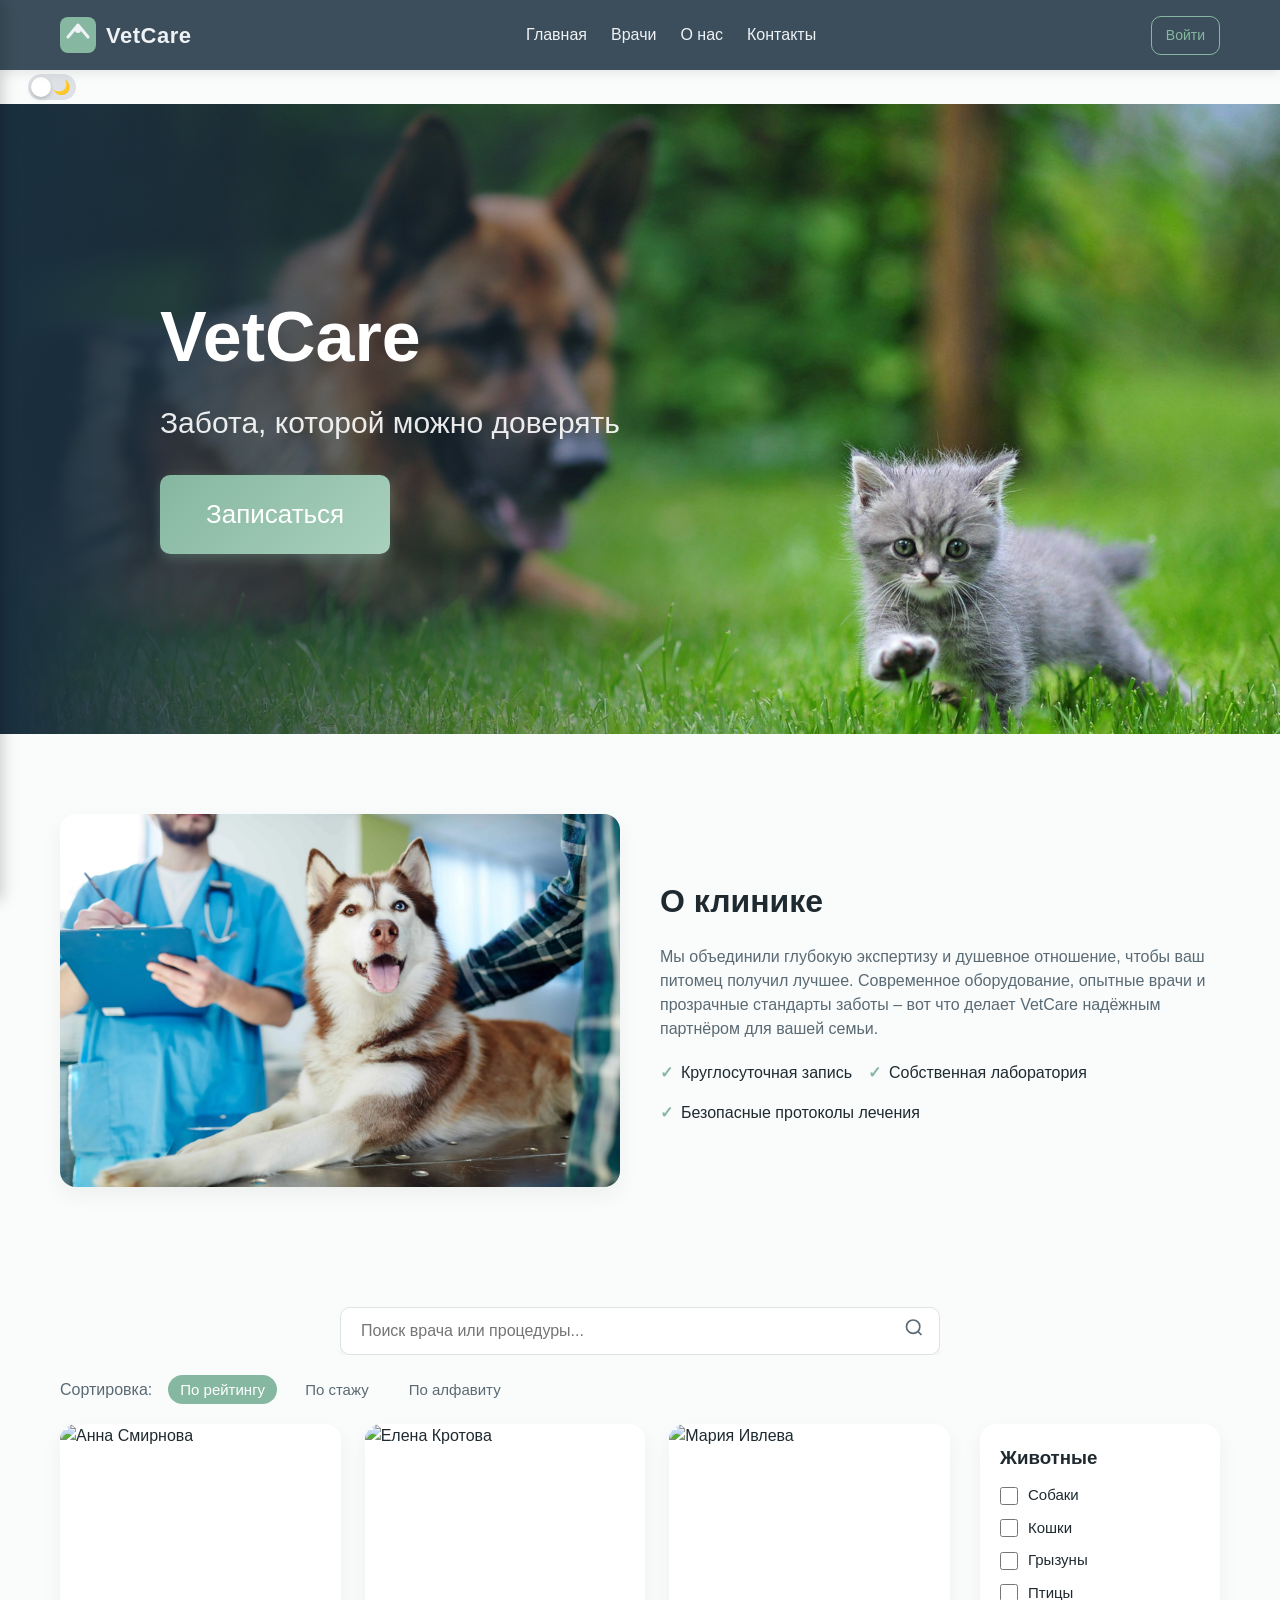
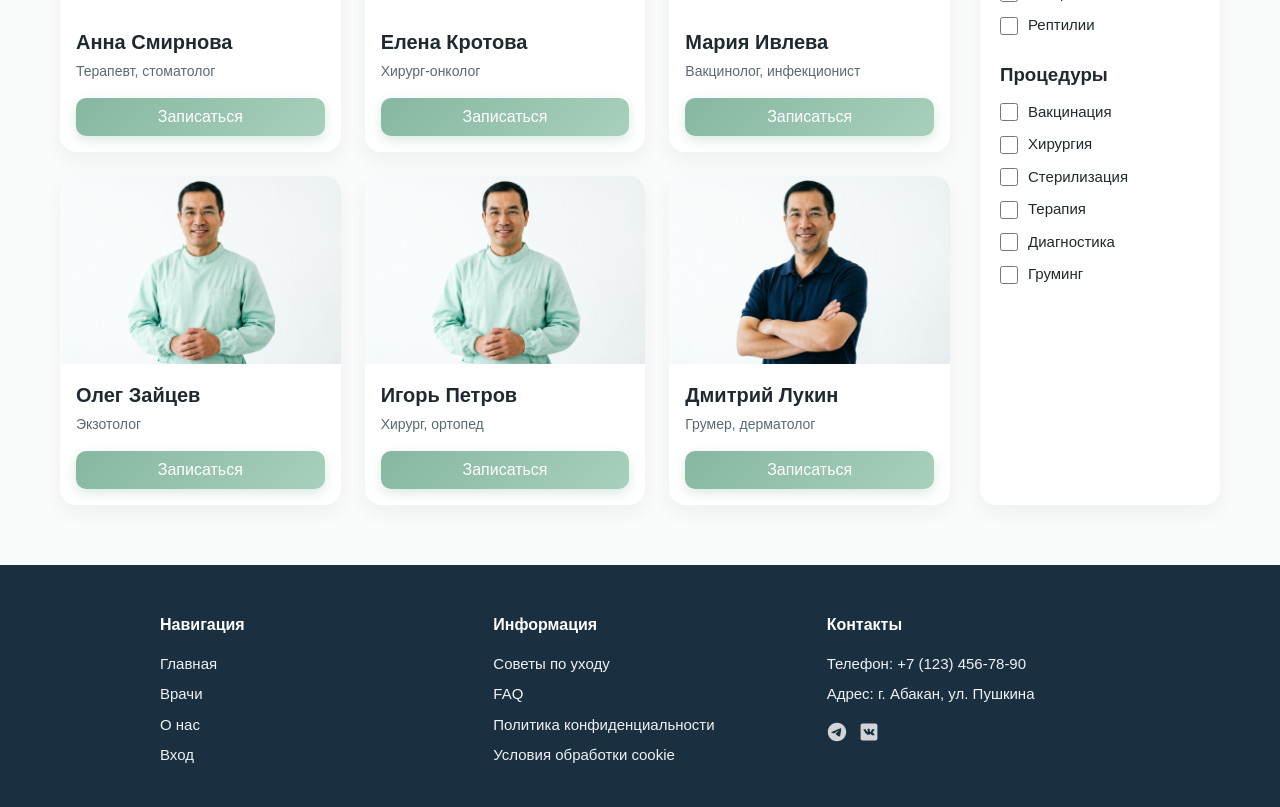
==== index.html @ a3cc773f "Update index.html" ====
<!DOCTYPE html>
<html lang="ru">
<head>
  <meta charset="UTF-8">
  <meta name="viewport" content="width=device-width, initial-scale=1.0">
  <title>VetCare – Ветеринарная клиника</title>
  <link rel="stylesheet" href="style.css">
</head>
<body>
  <header class="header">
    <div class="container header__inner">
      <a href="index.html" class="logo" aria-label="На главную">
        <svg width="36" height="36" viewBox="0 0 36 36" fill="none">
          <rect width="36" height="36" rx="8" fill="#86B7A1" />
          <path d="M8 20 L18 8 L28 20" stroke="#EFF2F5" stroke-width="3" stroke-linecap="round" stroke-linejoin="round"/>
          <circle cx="18" cy="13" r="3" fill="#EFF2F5" />
        </svg>
        <span class="logo__text">VetCare</span>
      </a>
      <nav class="header__nav">
        <ul class="header__nav-list">
          <li><a href="index.html" class="header__nav-link">Главная</a></li>
          <li><a href="index.html#doctors-section" class="header__nav-link">Врачи</a></li>
          <li><a href="index.html#about" class="header__nav-link">О нас</a></li>
          <li><a href="#footer" class="header__nav-link">Контакты</a></li>
        </ul>
      </nav>
      <div class="header__actions" id="headerActions"></div>
      <button class="burger" aria-label="Открыть меню">
        <span></span><span></span><span></span>
      </button>
    </div>
  </header>
  <div class="mobile-overlay"></div>
  <nav class="mobile-menu" id="mobileMenu">
    <a href="index.html" class="mobile-menu__link">Главная</a>
    <a href="index.html#doctors-section" class="mobile-menu__link">Врачи</a>
    <a href="index.html#about" class="mobile-menu__link">О нас</a>
    <a href="#footer" class="mobile-menu__link">Контакты</a>
    <div id="mobileAuth"></div>
  </nav>
<button class="theme-switch" id="themeToggle" aria-label="Переключить тему">
  <span class="theme-switch__track">
    <span class="theme-switch__icon theme-switch__icon--sun">☀️</span>
    <span class="theme-switch__icon theme-switch__icon--moon">🌙</span>
    <span class="theme-switch__thumb"></span>
  </span>
</button>
  <main class="main">
    <section class="hero" id="hero">
      <div class="hero__overlay"></div>
      <div class="hero__content">
        <h1 class="hero__title">VetCare</h1>
        <p class="hero__subtitle">Забота, которой можно доверять</p>
        <a href="#doctors-section" class="btn btn-primary hero__btn">Записаться</a>
      </div>
    </section>

    <section class="about" id="about">
      <div class="container about__inner">
        <div class="about__image">
          <img src="images/mini-photo-opisanie.webp" alt="Интерьер клиники" />
        </div>
        <div class="about__text">
          <h2>О клинике</h2>
          <p>Мы объединили глубокую экспертизу и душевное отношение, чтобы ваш питомец получил лучшее. Современное оборудование, опытные врачи и прозрачные стандарты заботы – вот что делает VetCare надёжным партнёром для вашей семьи.</p>
          <ul class="about__benefits">
            <li>Круглосуточная запись</li>
            <li>Собственная лаборатория</li>
            <li>Безопасные протоколы лечения</li>
          </ul>
        </div>
      </div>
    </section>

    <div class="container">
      <div class="search-bar">
        <input type="text" class="search-bar__input" placeholder="Поиск врача или процедуры...">
        <span class="search-bar__icon">
          <svg width="20" height="20" viewBox="0 0 24 24" fill="none" stroke="currentColor" stroke-width="2">
            <circle cx="11" cy="11" r="8"/><path d="M21 21l-4.35-4.35"/>
          </svg>
        </span>
      </div>

      <div class="doctors__sort">
        <span class="sort-label">Сортировка:</span>
        <button class="sort-btn active" data-sort="rating">По рейтингу</button>
        <button class="sort-btn" data-sort="experience">По стажу</button>
        <button class="sort-btn" data-sort="alphabet">По алфавиту</button>
      </div>
    </div>

<div class="container">
  <div class="mobile-filters">
    <select id="mobileAnimalFilter" class="mobile-filter-select">
      <option value="all">Все животные</option>
      <option value="dogs">Собаки</option>
      <option value="cats">Кошки</option>
      <option value="rodents">Грызуны</option>
      <option value="birds">Птицы</option>
      <option value="reptiles">Рептилии</option>
    </select>
    <select id="mobileProcedureFilter" class="mobile-filter-select">
      <option value="all">Все процедуры</option>
      <option value="vaccination">Вакцинация</option>
      <option value="surgery">Хирургия</option>
      <option value="sterilization">Стерилизация</option>
      <option value="therapy">Терапия</option>
      <option value="diagnostics">Диагностика</option>
      <option value="grooming">Груминг</option>
    </select>
  </div>
</div>

    <div class="container main-layout" id="doctors-section">
      <section class="doctors">
        <div class="doctors__grid" id="doctorsGrid">
          <div class="doctor-card" data-id="1" data-name="Анна Смирнова" data-rating="4.9" data-experience="12" data-animals="dogs,cats,rodents" data-procs="therapy,diagnostics,grooming">
            <a href="doctor.html?id=1" class="doctor-card__link">
              <div class="doctor-card__photo">
                <img src="images/doctor1.png" alt="Анна Смирнова" class="doctor-card__img" />
              </div>
              <div class="doctor-card__info">
                <h3 class="doctor-card__name">Анна Смирнова</h3>
                <p class="doctor-card__spec">Терапевт, стоматолог</p>
              </div>
            </a>
            <button class="btn btn-primary doctor-card__btn" onclick="location.href='doctor.html?id=1'">Записаться</button>
          </div>
          <div class="doctor-card" data-id="2" data-name="Игорь Петров" data-rating="4.7" data-experience="8" data-animals="dogs,cats" data-procs="surgery,sterilization,diagnostics">
            <a href="doctor.html?id=2" class="doctor-card__link">
              <div class="doctor-card__photo">
                <img src="images/doctor2.png" alt="Игорь Петров" class="doctor-card__img" />
              </div>
              <div class="doctor-card__info">
                <h3 class="doctor-card__name">Игорь Петров</h3>
                <p class="doctor-card__spec">Хирург, ортопед</p>
              </div>
            </a>
            <button class="btn btn-primary doctor-card__btn" onclick="location.href='doctor.html?id=2'">Записаться</button>
          </div>
          <div class="doctor-card" data-id="3" data-name="Мария Ивлева" data-rating="4.8" data-experience="15" data-animals="dogs,cats,birds,reptiles" data-procs="vaccination,therapy">
            <a href="doctor.html?id=3" class="doctor-card__link">
              <div class="doctor-card__photo">
                <img src="images/doctor1.png" alt="Мария Ивлева" class="doctor-card__img" />
              </div>
              <div class="doctor-card__info">
                <h3 class="doctor-card__name">Мария Ивлева</h3>
                <p class="doctor-card__spec">Вакцинолог, инфекционист</p>
              </div>
            </a>
            <button class="btn btn-primary doctor-card__btn" onclick="location.href='doctor.html?id=3'">Записаться</button>
          </div>
          <div class="doctor-card" data-id="4" data-name="Дмитрий Лукин" data-rating="4.6" data-experience="6" data-animals="dogs,cats,rodents" data-procs="grooming,therapy">
            <a href="doctor.html?id=4" class="doctor-card__link">
              <div class="doctor-card__photo">
                <img src="images/doctor3.png" alt="Дмитрий Лукин" class="doctor-card__img" />
              </div>
              <div class="doctor-card__info">
                <h3 class="doctor-card__name">Дмитрий Лукин</h3>
                <p class="doctor-card__spec">Грумер, дерматолог</p>
              </div>
            </a>
            <button class="btn btn-primary doctor-card__btn" onclick="location.href='doctor.html?id=4'">Записаться</button>
          </div>
          <div class="doctor-card" data-id="5" data-name="Елена Кротова" data-rating="4.9" data-experience="20" data-animals="dogs,cats,birds" data-procs="surgery,diagnostics">
            <a href="doctor.html?id=5" class="doctor-card__link">
              <div class="doctor-card__photo">
                <img src="images/doctor1.png" alt="Елена Кротова" class="doctor-card__img" />
              </div>
              <div class="doctor-card__info">
                <h3 class="doctor-card__name">Елена Кротова</h3>
                <p class="doctor-card__spec">Хирург-онколог</p>
              </div>
            </a>
            <button class="btn btn-primary doctor-card__btn" onclick="location.href='doctor.html?id=5'">Записаться</button>
          </div>
          <div class="doctor-card" data-id="6" data-name="Олег Зайцев" data-rating="4.8" data-experience="10" data-animals="rodents,birds,reptiles" data-procs="therapy,diagnostics,vaccination">
            <a href="doctor.html?id=6" class="doctor-card__link">
              <div class="doctor-card__photo">
                <img src="images/doctor2.png" alt="Олег Зайцев" class="doctor-card__img" />
              </div>
              <div class="doctor-card__info">
                <h3 class="doctor-card__name">Олег Зайцев</h3>
                <p class="doctor-card__spec">Экзотолог</p>
              </div>
            </a>
            <button class="btn btn-primary doctor-card__btn" onclick="location.href='doctor.html?id=6'">Записаться</button>
          </div>
        </div>
      </section>

      <aside class="filters">
        <div class="filters__group">
          <h3 class="filters__title">Животные</h3>
          <label class="checkbox"><input type="checkbox" value="dogs" class="filter-check" data-group="animals"> Собаки</label>
          <label class="checkbox"><input type="checkbox" value="cats" class="filter-check" data-group="animals"> Кошки</label>
          <label class="checkbox"><input type="checkbox" value="rodents" class="filter-check" data-group="animals"> Грызуны</label>
          <label class="checkbox"><input type="checkbox" value="birds" class="filter-check" data-group="animals"> Птицы</label>
          <label class="checkbox"><input type="checkbox" value="reptiles" class="filter-check" data-group="animals"> Рептилии</label>
        </div>
        <div class="filters__group">
          <h3 class="filters__title">Процедуры</h3>
          <label class="checkbox"><input type="checkbox" value="vaccination" class="filter-check" data-group="procedures"> Вакцинация</label>
          <label class="checkbox"><input type="checkbox" value="surgery" class="filter-check" data-group="procedures"> Хирургия</label>
          <label class="checkbox"><input type="checkbox" value="sterilization" class="filter-check" data-group="procedures"> Стерилизация</label>
          <label class="checkbox"><input type="checkbox" value="therapy" class="filter-check" data-group="procedures"> Терапия</label>
          <label class="checkbox"><input type="checkbox" value="diagnostics" class="filter-check" data-group="procedures"> Диагностика</label>
          <label class="checkbox"><input type="checkbox" value="grooming" class="filter-check" data-group="procedures"> Груминг</label>
        </div>
      </aside>
    </div>
  </main>

<footer class="footer" id="footer">
  <div class="container footer__inner">
    <div class="footer__col">
      <h4 class="footer__heading">Навигация</h4>
      <ul class="footer__nav">
        <li><a href="index.html">Главная</a></li>
        <li><a href="index.html#doctors-section">Врачи</a></li>
        <li><a href="index.html#about">О нас</a></li>
        <li><a href="auth.html">Вход</a></li>
      </ul>
    </div>
    <div class="footer__col">
      <h4 class="footer__heading">Информация</h4>
      <ul class="footer__nav">
        <li><a href="#">Советы по уходу</a></li>
        <li><a href="#">FAQ</a></li>
        <li><a href="#">Политика конфиденциальности</a></li>
        <li><a href="#">Условия обработки cookie</a></li>
      </ul>
    </div>
    <div class="footer__col">
      <h4 class="footer__heading">Контакты</h4>
      <div class="footer__contacts">
        <p>Телефон: <a href="tel:+71234567890" class="footer__link">+7 (123) 456-78-90</a></p>
        <p>Адрес: г. Абакан, ул. Пушкина</p>
      </div>
      <div class="social">
        <a href="#" class="social__link" aria-label="Telegram">
          <img src="images/telegram.svg" alt="Telegram" width="20" height="20" />
        </a>
        <a href="#" class="social__link" aria-label="VK">
          <img src="images/vk.svg" alt="VK" width="20" height="20" />
        </a>
      </div>
    </div>
  </div>
</footer>

  <script src="script.js"></script>
 <script>
  document.querySelector('.hero__btn').addEventListener('click', function(e) {
    e.preventDefault();
    document.querySelector(this.getAttribute('href')).scrollIntoView({ behavior: 'smooth' });
  });

  (function() {
    const grid = document.getElementById('doctorsGrid');
    const cards = Array.from(grid.querySelectorAll('.doctor-card'));
    const filterChecks = document.querySelectorAll('.filter-check');
    const sortButtons = document.querySelectorAll('.sort-btn');
    const searchInput = document.querySelector('.search-bar__input');
    let currentSort = 'rating';

    function updateDisplay() {
      const activeAnimals = [...document.querySelectorAll('.filter-check[data-group="animals"]:checked')].map(cb => cb.value);
      const activeProcs = [...document.querySelectorAll('.filter-check[data-group="procedures"]:checked')].map(cb => cb.value);
      const searchTerm = searchInput.value.trim().toLowerCase();

      cards.forEach(card => {
        const animals = card.dataset.animals.split(',');
        const procs = card.dataset.procs.split(',');
        const animalMatch = activeAnimals.length === 0 || activeAnimals.some(a => animals.includes(a));
        const procMatch = activeProcs.length === 0 || activeProcs.some(p => procs.includes(p));
        const searchMatch = !searchTerm || card.dataset.name.toLowerCase().includes(searchTerm) || procs.some(p => p.toLowerCase().includes(searchTerm));
        card.style.display = (animalMatch && procMatch && searchMatch) ? '' : 'none';
      });

      const sorted = [...cards].sort((a, b) => {
        if (currentSort === 'rating') return parseFloat(b.dataset.rating) - parseFloat(a.dataset.rating);
        if (currentSort === 'experience') return parseInt(b.dataset.experience) - parseInt(a.dataset.experience);
        if (currentSort === 'alphabet') return a.dataset.name.localeCompare(b.dataset.name);
        return 0;
      });

      grid.innerHTML = '';
      sorted.forEach(card => grid.appendChild(card));
    }

    filterChecks.forEach(cb => cb.addEventListener('change', updateDisplay));

    sortButtons.forEach(btn => {
      btn.addEventListener('click', function() {
        sortButtons.forEach(b => b.classList.remove('active'));
        this.classList.add('active');
        currentSort = this.dataset.sort;
        updateDisplay();
      });
    });

    searchInput.addEventListener('input', updateDisplay);

    const mobileAnimal = document.getElementById('mobileAnimalFilter');
    const mobileProcedure = document.getElementById('mobileProcedureFilter');

    if (mobileAnimal && mobileProcedure) {
      mobileAnimal.addEventListener('change', function() {
        const value = this.value;
        document.querySelectorAll('.filter-check[data-group="animals"]').forEach(cb => cb.checked = false);
        if (value !== 'all') {
          const targetCheckbox = document.querySelector(`.filter-check[data-group="animals"][value="${value}"]`);
          if (targetCheckbox) targetCheckbox.checked = true;
        }
        updateDisplay();
      });

      mobileProcedure.addEventListener('change', function() {
        const value = this.value;
        document.querySelectorAll('.filter-check[data-group="procedures"]').forEach(cb => cb.checked = false);
        if (value !== 'all') {
          const targetCheckbox = document.querySelector(`.filter-check[data-group="procedures"][value="${value}"]`);
          if (targetCheckbox) targetCheckbox.checked = true;
        }
        updateDisplay();
      });
    }

    const observer = new IntersectionObserver((entries) => {
      entries.forEach(entry => {
        if (entry.isIntersecting) {
          entry.target.style.opacity = 1;
          entry.target.style.transform = 'translateY(0)';
        }
      });
    }, { threshold: 0.1 });

    cards.forEach(card => {
      card.style.opacity = 0;
      card.style.transform = 'translateY(20px)';
      card.style.transition = 'opacity 0.4s ease, transform 0.4s ease';
      observer.observe(card);
    });

    updateDisplay();
  })();
</script>
</body>
</html>
---- style.css ----
:root {
  --bg-page: #FAFCFB;
  --dark: #1A2F3F;
  --dark-text: #EFF2F5;
  --text-primary: #1F2A30;
  --text-secondary: #5A6A74;
  --accent: #86B7A1;
  --accent-light: #A8D0BD;
  --accent-soft: #F0D9CE;
  --border-light: #DEE2E6;
  --white: #FFFFFF;
  --shadow-sm: 0 8px 20px rgba(26,47,63,0.06);
  --shadow-hover: 0 12px 28px rgba(26,47,63,0.12);
  --radius-card: 16px;
  --radius-btn: 10px;
  --font: -apple-system, BlinkMacSystemFont, 'Segoe UI', Roboto, Helvetica, Arial, sans-serif;
  --transition: 0.2s ease;
}

body.dark-theme {
  --bg-page: #1a1f24;
  --dark: #0d1114;
  --dark-text: #cfd4d9;
  --text-primary: #e0e5ea;
  --text-secondary: #a0a8b0;
  --accent: #86b7a1;
  --accent-light: #a8d0bd;
  --accent-soft: #d9c5b8;
  --border-light: #3a4047;
  --white: #252a30;
  --shadow-sm: 0 8px 20px rgba(0,0,0,0.3);
  --shadow-hover: 0 12px 28px rgba(0,0,0,0.4);
  body.dark-theme .form-input {
  color: var(--text-primary);
  border-bottom-color: var(--border-light);
  background: transparent;
}
body.dark-theme .form-input:focus {
  border-bottom-color: var(--accent);
}
body.dark-theme .form-input.invalid {
  border-bottom-color: #D96C5B;
}
body.dark-theme .form-input::placeholder {
  color: var(--text-secondary);
  opacity: 0.7;
}
body.dark-theme .event-details-panel {
  background: var(--white);
  color: var(--text-primary);
  border-left: 4px solid var(--accent);
}
body.dark-theme .event-details-panel__header {
  color: var(--text-primary);
}
body.dark-theme .event-details-panel__label {
  color: var(--text-primary);
}
body.dark-theme .event-details-panel__doctor {
  color: var(--accent);
}
}


* {
  margin: 0;
  padding: 0;
  box-sizing: border-box;
}

body {
  font-family: var(--font);
  background: var(--bg-page);
  color: var(--text-primary);
  font-size: 16px;
  line-height: 1.5;
  display: flex;
  flex-direction: column;
  min-height: 100vh;
  padding-top: 70px;
}

.main {
  flex: 1;
}

.container {
  max-width: 1200px;
  margin: 0 auto;
  padding: 0 20px;
}

.header {
  background: rgba(26,47,63,0.85);
  backdrop-filter: blur(10px);
  color: var(--dark-text);
  position: fixed;
  top: 0;
  width: 100%;
  z-index: 1000;
  height: 70px;
  box-shadow: 0 2px 12px rgba(0,0,0,0.1);
}
.header__inner {
  display: flex;
  align-items: center;
  justify-content: space-between;
  height: 100%;
}
.header__actions {
  display: flex;
  gap: 8px;
  flex-wrap: wrap;
  justify-content: flex-end;
}
.header__actions .btn {
  padding: 8px 14px;
  font-size: 14px;
  white-space: nowrap;
}
.logo {
  display: flex;
  align-items: center;
  gap: 10px;
  text-decoration: none;
  color: var(--dark-text);
}
.logo__text {
  font-size: 22px;
  font-weight: 700;
  letter-spacing: 0.5px;
}

.btn {
  display: inline-flex;
  align-items: center;
  justify-content: center;
  padding: 10px 20px;
  border-radius: var(--radius-btn);
  font-size: 16px;
  font-weight: 500;
  border: 1px solid transparent;
  cursor: pointer;
  text-decoration: none;
  transition: background var(--transition), transform var(--transition), box-shadow var(--transition);
}
.btn-primary {
  background: linear-gradient(135deg, var(--accent), var(--accent-light));
  color: white;
  border: none;
  box-shadow: 0 4px 12px rgba(134,183,161,0.3);
}
.btn-primary:hover {
  background: linear-gradient(135deg, #7BA18D, #98C4B0);
  transform: translateY(-2px);
  box-shadow: 0 6px 18px rgba(134,183,161,0.45);
}
.btn-outline {
  background: transparent;
  color: var(--accent);
  border: 1px solid var(--accent);
}
.btn-outline:hover {
  background: var(--accent);
  color: white;
}
.header__auth-btn {
  border-color: var(--accent);
  color: var(--accent);
}

.hero {
  position: relative;
  background: url('images/banner.jpg') center/cover no-repeat;
  min-height: 70vh;
  display: flex;
  align-items: center;
}
.hero__overlay {
  position: absolute;
  inset: 0;
  background: linear-gradient(to right, var(--dark) 0%, transparent 70%);
}
.hero__content {
  position: relative;
  z-index: 2;
  max-width: 900px;
  padding: 0 160px;  
  color: white;
}
.hero__title {
  font-size: 70px;   
  font-weight: 700;
  margin-bottom: 10px;
}
.hero__subtitle {
  font-size: 30px;  
  margin-bottom: 30px;
  opacity: 0.9;
}
.hero__btn {
  font-size: 26px;   
  padding: 20px 46px; 
}

.about {
  padding: 80px 0;
}
.about__inner {
  display: flex;
  gap: 40px;
  align-items: center;
}
.about__image {
  flex: 1;
  border-radius: var(--radius-card);
  overflow: hidden;
  box-shadow: var(--shadow-sm);
}
.about__image img {
  width: 100%;
  display: block;
  object-fit: cover;
}
.about__text {
  flex: 1;
}
.about__text h2 {
  font-size: 32px;
  font-weight: 600;
  margin-bottom: 20px;
}
.about__text p {
  margin-bottom: 20px;
  color: var(--text-secondary);
}
.about__benefits {
  list-style: none;
  display: flex;
  flex-wrap: wrap;
  gap: 16px;
}
.about__benefits li {
  display: flex;
  align-items: center;
  gap: 8px;
  font-weight: 500;
  color: var(--text-primary);
}
.about__benefits li::before {
  content: "✓";
  color: var(--accent);
  font-weight: bold;
}

.search-bar {
  max-width: 600px;
  margin: 40px auto 20px;
  position: relative;
}
.search-bar__input {
  width: 100%;
  padding: 14px 48px 14px 20px;
  border: 1px solid var(--border-light);
  border-radius: var(--radius-btn);
  font-size: 16px;
  background: var(--white);
  box-shadow: var(--shadow-sm);
  transition: border-color var(--transition), box-shadow var(--transition);
}
.search-bar__input:focus {
  outline: none;
  border-color: var(--accent);
  box-shadow: 0 0 0 4px rgba(134,183,161,0.15);
}
.search-bar__icon {
  position: absolute;
  right: 16px;
  top: 50%;
  transform: translateY(-50%);
  color: var(--text-secondary);
}

.doctors__sort {
  display: flex;
  align-items: center;
  gap: 16px;
  margin-bottom: 20px;
}
.sort-label {
  font-weight: 500;
  color: var(--text-secondary);
}
.sort-btn {
  background: none;
  border: none;
  font-size: 15px;
  color: var(--text-secondary);
  cursor: pointer;
  padding: 6px 12px;
  border-radius: 20px;
  transition: color var(--transition), background var(--transition);
}
.sort-btn.active {
  color: white;
  background: var(--accent);
}

.main-layout {
  display: flex;
  gap: 30px;
  padding-bottom: 60px;
}
.doctors {
  flex: 1;
}
.filters {
  width: 240px;
  flex-shrink: 0;
  background: var(--white);
  border-radius: var(--radius-card);
  padding: 20px;
  box-shadow: var(--shadow-sm);
}

.doctors__grid {
  display: grid;
  grid-template-columns: repeat(3, 1fr);
  gap: 24px;
}
.doctor-card {
  background: var(--white);
  border-radius: var(--radius-card);
  box-shadow: var(--shadow-sm);
  overflow: hidden;
  transition: transform var(--transition), box-shadow var(--transition);
}
.doctor-card:hover {
  transform: translateY(-6px);
  box-shadow: var(--shadow-hover);
}
.doctor-card__link {
  color: inherit;
  text-decoration: none;
  display: block;
}
.doctor-card__photo {
  aspect-ratio: 3/2;
  overflow: hidden;
}
.doctor-card__img {
  width: 100%;
  height: 100%;
  object-fit: cover;
}
.doctor-card__info {
  padding: 16px 16px 8px;
}
.doctor-card__name {
  font-size: 20px;
  font-weight: 600;
  margin-bottom: 4px;
}
.doctor-card__spec {
  font-size: 14px;
  color: var(--text-secondary);
}
.doctor-card__btn {
  margin: 8px 16px 16px;
  width: calc(100% - 32px);
}

.filters__group {
  margin-bottom: 24px;
}
.filters__title {
  font-weight: 600;
  margin-bottom: 12px;
}
.checkbox {
  display: flex;
  align-items: center;
  gap: 10px;
  margin-bottom: 10px;
  font-size: 15px;
  cursor: pointer;
}
.checkbox input {
  accent-color: var(--accent);
  width: 18px;
  height: 18px;
}

/* ----- Футер ----- */
.footer {
  background: var(--dark);
  color: var(--dark-text);
  padding: 48px 20px 32px;
  font-size: 15px;
  margin-top: auto;
}
.footer__inner {
  max-width: 1000px;
  margin: 0 auto;
  display: flex;
  flex-wrap: wrap;
  gap: 40px;
  justify-content: space-between;
}
.footer__col {
  flex: 1 1 200px;
  min-width: 160px;
}
.footer__heading {
  font-size: 16px;
  font-weight: 600;
  margin-bottom: 16px;
  color: #ffffff;
}
.footer__nav {
  list-style: none;
  padding: 0;
  margin: 0;
}
.footer__nav li {
  margin-bottom: 8px;
}
.footer__nav a {
  color: var(--dark-text);
  text-decoration: none;
  font-weight: 400;
  transition: color var(--transition);
}
.footer__nav a:hover {
  color: var(--accent);
}
.footer__contacts p {
  margin-bottom: 8px;
}
.footer__link {
  color: var(--dark-text);
  text-decoration: none;
}
.footer__link:hover {
  color: var(--accent);
}
.social {
  margin-top: 16px;
  display: flex;
  gap: 12px;
}
.social__link img {
  display: block;
  width: 20px;
  height: 20px;
}
.footer__legal {
  text-align: center;
  opacity: 0.6;
  font-size: 13px;
  margin-top: 24px;
  border-top: 1px solid rgba(255,255,255,0.1);
  padding-top: 16px;
  max-width: 1000px;
  margin-left: auto;
  margin-right: auto;
}

.social__link {
  color: var(--dark-text);
  opacity: 0.8;
  transition: opacity var(--transition);
}
.social__link img {
  display: block;
  width: 20px;
  height: 20px;
}
.social__link:hover {
  opacity: 1;
}

.auth-page {
  display: flex;
  justify-content: center;
  align-items: center;
  min-height: calc(100vh - 140px);
  padding: 20px;
}
.auth-container {
  background: var(--white);
  border-radius: 16px;
  box-shadow: var(--shadow-sm);
  padding: 40px;
  max-width: 420px;
  width: 100%;
  opacity: 0;
  transform: translateY(20px);
  animation: fadeInUp 0.5s ease forwards;
}
@keyframes fadeInUp {
  to { opacity: 1; transform: translateY(0); }
}
.tab-switcher {
  display: flex;
  margin-bottom: 24px;
  border-bottom: 1px solid var(--border-light);
}
.tab-btn {
  flex: 1;
  padding: 10px;
  background: none;
  border: none;
  font-size: 16px;
  font-weight: 500;
  color: var(--text-secondary);
  cursor: pointer;
  border-bottom: 2px solid transparent;
  transition: color var(--transition), border-color var(--transition);
}
.tab-btn.active {
  color: var(--text-primary);
  border-bottom-color: var(--accent);
}
.auth-form {
  display: none;
  flex-direction: column;
  gap: 20px;
}
.auth-form.active {
  display: flex;
}
.form-group {
  position: relative;
  margin-bottom: 8px;
}
.form-input {
  width: 100%;
  padding: 12px 0;
  border: none;
  border-bottom: 1px solid var(--border-light);
  border-radius: 0;
  font-size: 16px;
  background: transparent;
  transition: border-color var(--transition);
  outline: none;
}
.form-input:focus {
  border-bottom-color: var(--accent);
}
.form-input.invalid {
  border-bottom-color: #D96C5B;
}
.form-error {
  display: block;
  font-size: 13px;
  color: #D96C5B;
  min-height: 18px;
  opacity: 0;
  transform: translateY(-4px);
  transition: opacity 0.2s, transform 0.2s;
  margin-top: 4px;
}
.form-error.visible {
  opacity: 1;
  transform: translateY(0);
}
.auth-submit {
  margin-top: 10px;
}
.auth-switch-text {
  text-align: center;
  font-size: 14px;
  color: var(--text-secondary);
}
.link-btn {
  background: none;
  border: none;
  color: var(--accent);
  cursor: pointer;
  font-size: 14px;
  text-decoration: underline;
  padding: 0;
}

.account-container {
  display: flex;
  gap: 40px;
  padding: 40px 0;
}
.account__left {
  flex: 1;
  background: var(--white);
  border-radius: var(--radius-card);
  padding: 30px;
  box-shadow: var(--shadow-sm);
  opacity: 0;
  transform: translateY(20px);
  animation: fadeInUp 0.5s ease forwards;
}
.account__right {
  flex: 1.5;
  background: var(--white);
  border-radius: var(--radius-card);
  padding: 30px;
  box-shadow: var(--shadow-sm);
  opacity: 0;
  transform: translateY(20px);
  animation: fadeInUp 0.5s ease forwards 0.2s;
}
.account__user-name {
  font-size: 24px;
  font-weight: 600;
  margin-bottom: 4px;
}
.account__user-phone {
  font-size: 16px;
  color: var(--text-secondary);
  margin-bottom: 24px;
}
.account__add-pet-btn {
  display: inline-flex;
  align-items: center;
  gap: 8px;
  margin-bottom: 24px;
  width: 100%;
  justify-content: center;
  border: 1px dashed var(--accent);
  color: var(--accent);
  background: transparent;
  transition: all 0.3s ease;
  padding: 12px;
}
.account__add-pet-btn:hover {
  background: var(--accent);
  color: white;
  border-style: solid;
}
.pets-list {
  display: flex;
  flex-direction: column;
  gap: 12px;
}
.pet-card {
  display: flex;
  align-items: center;
  gap: 16px;
  padding: 14px;
  background: #F9FBFA;
  border-radius: 12px;
  border: 1px solid transparent;
  cursor: pointer;
  transition: transform 0.25s ease, box-shadow 0.25s ease, border-color 0.25s ease, opacity 0.4s ease, background 0.25s ease;
}
.pet-card:hover {
  transform: scale(1.02);
  box-shadow: 0 6px 18px rgba(0,0,0,0.05);
  border-color: var(--accent);
  background: white;
}
.pet-card__silhouette {
  width: 48px;
  height: 48px;
  background: rgba(134, 183, 161, 0.12);
  border-radius: 50%;
  display: flex;
  align-items: center;
  justify-content: center;
  flex-shrink: 0;
}
.pet-card__name {
  font-size: 18px;
  font-weight: 600;
}
.pet-card__details {
  font-size: 14px;
  color: var(--text-secondary);
}
.pet-card--new {
  opacity: 0;
  transform: scale(0.9);
}
.pet-card--new.pet-card--visible {
  opacity: 1;
  transform: scale(1);
}
.account__history-title {
  font-size: 24px;
  font-weight: 600;
  margin-bottom: 20px;
}
.history-list {
  display: flex;
  flex-direction: column;
}
.history-item {
  display: flex;
  justify-content: space-between;
  align-items: baseline;
  padding: 16px 0;
  border-bottom: 1px solid var(--border-light);
  font-size: 15px;
  opacity: 0;
  transform: translateY(15px);
  transition: opacity 0.4s ease, transform 0.4s ease;
}
.history-item:last-child {
  border-bottom: none;
}
.history-item--visible {
  opacity: 1;
  transform: translateY(0);
}
.history-item__date {
  color: var(--text-secondary);
  white-space: nowrap;
  margin-right: 20px;
}
.history-item__info {
  text-align: right;
  color: var(--text-primary);
  font-weight: 500;
}
.history-item--past .history-item__info {
  color: var(--text-secondary);
  font-weight: normal;
}
.history-item--future .history-item__info {
  color: var(--accent);
  font-weight: 500;
}

.modal-overlay {
  position: fixed;
  inset: 0;
  background: rgba(26, 47, 63, 0.6);
  backdrop-filter: blur(4px);
  z-index: 2000;
  display: flex;
  align-items: center;
  justify-content: center;
  opacity: 0;
  visibility: hidden;
  transition: opacity 0.3s ease, visibility 0.3s ease;
}
.modal-overlay.active {
  opacity: 1;
  visibility: visible;
}
.modal {
  background: var(--white);
  border-radius: 16px;
  padding: 32px;
  max-width: 440px;
  width: 90%;
  box-shadow: 0 16px 40px rgba(26, 47, 63, 0.15);
  position: relative;
  transform: scale(0.95);
  transition: transform 0.3s ease;
}
.modal-overlay.active .modal {
  transform: scale(1);
}
.modal__close {
  position: absolute;
  top: 16px;
  right: 16px;
  background: none;
  border: none;
  cursor: pointer;
  color: var(--text-secondary);
  transition: color 0.2s;
}
.modal__close:hover {
  color: var(--text-primary);
}
.modal__title {
  font-size: 22px;
  font-weight: 600;
  margin-bottom: 24px;
  text-align: center;
}
.modal__form {
  display: flex;
  flex-direction: column;
  gap: 18px;
}
.modal__submit {
  margin-top: 8px;
}

.doctor-profile {
  display: flex;
  gap: 40px;
  padding: 40px 0 60px;
}
.doctor-profile__info {
  flex: 2;
}
.doctor-profile__photo-wrapper {
  flex: 1.2;
  display: flex;
  flex-direction: column;
  align-items: center;
}
.doctor-profile__name {
  font-size: 32px;
  font-weight: 600;
  margin-bottom: 12px;
}
.doctor-profile__rating {
  display: flex;
  align-items: center;
  gap: 12px;
  margin-bottom: 24px;
}
.stars {
  display: flex;
  gap: 4px;
}
.star {
  color: var(--accent);
  transition: transform 0.2s;
}
.star:hover {
  transform: scale(1.2);
}
.rating-value {
  font-size: 20px;
  font-weight: 600;
  color: var(--text-primary);
}
.doctor-profile__btn {
  margin-bottom: 32px;
  position: relative;
  overflow: hidden;
}
.ripple-effect {
  position: absolute;
  border-radius: 50%;
  background: rgba(255,255,255,0.4);
  transform: scale(0);
  animation: ripple 0.6s linear;
  pointer-events: none;
}
@keyframes ripple {
  to {
    transform: scale(4);
    opacity: 0;
  }
}
.doctor-profile__desc p {
  font-size: 16px;
  line-height: 1.6;
  margin-bottom: 12px;
}
.doctor-profile__photo {
  width: 100%;
  aspect-ratio: 3/4;
  border-radius: var(--radius-card);
  overflow: hidden;
  box-shadow: var(--shadow-sm);
  background-color: #F8F6F4; 
  background-size: 80px;
}
.doctor-profile__photo img {
  width: 100%;
  height: 100%;
  object-fit: cover;
  border-radius: var(--radius-card);
  border: 2px solid var(--accent-soft);
}
.doctor-profile__categories {
  display: flex;
  flex-wrap: wrap;
  justify-content: center;
  gap: 8px;
  margin-top: 20px;
}
.category-tag {
  background: rgba(240, 217, 206, 0.7);
  color: var(--text-primary);
  padding: 6px 14px;
  border-radius: 20px;
  font-size: 14px;
  font-weight: 500;
  backdrop-filter: blur(4px);
  opacity: 0;
  transform: scale(0.8);
  transition: opacity 0.3s ease, transform 0.3s ease;
}
.error {
  text-align: center;
  font-size: 20px;
  padding: 60px 0;
  color: var(--text-secondary);
}

.pet-page {
  padding: 40px 0 60px;
  text-align: center;
  opacity: 1;
  transform: translateY(0);
}
.pet-page__name {
  font-size: 36px;
  font-weight: 600;
  margin-bottom: 8px;
}
.pet-page__details {
  font-size: 18px;
  color: var(--text-secondary);
  margin-bottom: 40px;
}

.calendar-title {
  font-size: 22px;
  font-weight: 600;
  margin-bottom: 20px;
}
.calendar-grid {
  display: grid;
  grid-template-columns: repeat(7, 1fr);
  gap: 8px;
  max-width: 500px;
  margin: 0 auto;
  background: var(--white);
  border-radius: 16px;
  padding: 20px;
  box-shadow: var(--shadow-sm);
}
.calendar-header {
  font-weight: 500;
  color: var(--text-secondary);
  padding: 8px 0;
}
.calendar-day {
  aspect-ratio: 1;
  display: flex;
  flex-direction: column;
  align-items: center;
  justify-content: center;
  border-radius: 12px;
  position: relative;
  font-weight: 500;
  transition: background 0.2s;
}
.calendar-day.empty {
  background: transparent;
}
.calendar-day.today {
  border: 2px solid var(--accent);
  font-weight: 700;
}
.day-number {
  position: relative;
  z-index: 1;
}
.calendar-dot {
  width: 8px;
  height: 8px;
  border-radius: 50%;
  position: absolute;
  bottom: 6px;
  transition: transform 0.2s, opacity 0.2s;
}
.dot-future {
  background: var(--accent);
}
.dot-past {
  background: var(--accent-soft);
  opacity: 0.7;
}
.calendar-dot:hover {
  transform: scale(1.8);
}
.calendar-dot::after {
  content: attr(title);
  position: absolute;
  bottom: 120%;
  left: 50%;
  transform: translateX(-50%) translateY(4px);
  background: var(--dark);
  color: white;
  font-size: 13px;
  padding: 4px 10px;
  border-radius: 6px;
  white-space: nowrap;
  opacity: 0;
  pointer-events: none;
  transition: opacity 0.2s, transform 0.2s;
}
.calendar-dot:hover::after {
  opacity: 1;
  transform: translateX(-50%) translateY(0);
}

.back-link {
  display: flex;
  align-items: center;
  gap: 6px;
  color: var(--dark-text);
  text-decoration: none;
  font-weight: 500;
  transition: opacity 0.2s;
}
.back-link:hover {
  opacity: 0.8;
}
.back-text {
  font-size: 16px;
}

.pet-layout {
  display: flex;
  gap: 20px;
  align-items: flex-start;
  justify-content: center;
  max-width: 900px;
  margin: 0 auto;
  position: relative;
}
.pet-calendar {
  flex: 1;
  max-width: 500px;
  transition: transform 0.3s ease;
}

.event-details-panel {
  flex: 0 0 260px;
  background: white;
  border-radius: 16px;
  box-shadow: var(--shadow-sm);
  padding: 20px;
  opacity: 0;
  transform: translateX(20px);
  pointer-events: none;
  transition: opacity 0.3s ease, transform 0.3s ease;
  align-self: flex-start;
}
.event-details-panel.active {
  opacity: 1;
  transform: translateX(0);
  pointer-events: all;
}
.event-details-panel__header {
  display: flex;
  justify-content: space-between;
  align-items: center;
  margin-bottom: 12px;
}
.event-details-panel__date {
  font-size: 18px;
  font-weight: 600;
}
.event-details-panel__close {
  background: none;
  border: none;
  font-size: 24px;
  cursor: pointer;
  color: var(--text-secondary);
  line-height: 1;
}
.event-details-panel__label {
  font-size: 16px;
  margin-bottom: 8px;
}
.event-details-panel__doctor {
  font-size: 14px;
  color: var(--accent);
  font-weight: 500;
}

.calendar-day.has-event {
  cursor: pointer;
  transition: background 0.2s;
}
.calendar-day.has-event:hover {
  background: rgba(134, 183, 161, 0.1);
}

.header__nav {
  display: flex;
  align-items: center;
  gap: 24px;
  margin-left: auto; 
}

.header__inner {
  display: flex;
  align-items: center;
  justify-content: flex-start;
  gap: 32px;
  height: 100%;
}
.header__nav-list {
  list-style: none;
  display: flex;
  gap: 24px;
}
.header__nav-link {
  color: var(--dark-text);
  text-decoration: none;
  font-size: 16px;
  font-weight: 500;
  transition: color var(--transition);
}
.header__nav-link:hover {
  color: var(--accent);
}
.header__actions {
  margin-left: auto; /* справа */
}

.burger {
  display: none;
  flex-direction: column;
  justify-content: space-around;
  width: 28px;
  height: 24px;
  background: transparent;
  border: none;
  cursor: pointer;
  z-index: 1100;
  margin-left: auto;
}
.burger span {
  display: block;
  width: 100%;
  height: 2px;
  background: var(--dark-text);
  border-radius: 2px;
  transition: transform 0.3s ease, opacity 0.3s ease;
}

.burger.active span:nth-child(1) {
  transform: translateY(8px) rotate(45deg);
}
.burger.active span:nth-child(2) {
  opacity: 0;
}
.burger.active span:nth-child(3) {
  transform: translateY(-8px) rotate(-45deg);
}

.mobile-menu {
  position: fixed;
  top: 0;
  left: 0;
  width: 280px;
  height: 100vh;
  background: var(--dark);
  box-shadow: 2px 0 15px rgba(0,0,0,0.2);
  transform: translateX(-100%);
  transition: transform 0.3s ease;
  z-index: 1050;
  padding: 24px;
  display: flex;
  flex-direction: column;
  gap: 20px;
}
.mobile-menu.active {
  transform: translateX(0);
}
.mobile-menu__link {
  color: var(--dark-text);
  text-decoration: none;
  font-size: 18px;
  font-weight: 500;
}
.mobile-menu__link:hover {
  color: var(--accent);
}
.mobile-overlay {
  position: fixed;
  inset: 0;
  background: rgba(0,0,0,0.5);
  z-index: 1040;
  opacity: 0;
  pointer-events: none;
  transition: opacity 0.3s ease;
}
.mobile-overlay.active {
  opacity: 1;
  pointer-events: all;
}

@media (max-width: 768px) {
  .header__nav {
    display: none; 
  }
  .header__actions {
    display: none; 
  }
  .burger {
    display: flex; 
  }
  .header__inner {
    gap: 12px;
  }
}

@media (max-width: 700px) {
  .pet-layout {
    flex-direction: column;
    align-items: center;
  }
  .event-details-panel {
    flex: 0 0 auto;
    width: 100%;
    max-width: 500px;
  }
}

@media (max-width: 768px) {
  .doctor-profile {
    flex-direction: column-reverse;
  }
  .doctor-profile__photo {
    aspect-ratio: 16/9;
  }
}

@media (max-width: 992px) {
  .main-layout {
    flex-direction: column;
  }
  .filters {
    width: 100%;
  }
  .doctors__grid {
    grid-template-columns: repeat(2, 1fr);
  }
  .account-container {
    flex-direction: column;
  }
}
@media (max-width: 600px) {
  .doctors__grid {
    grid-template-columns: 1fr;
  }
  .hero__title {
    font-size: 36px;
  }
  .about__inner {
    flex-direction: column;
  }
}

@media (max-width: 600px) {
  .hero__content {
    padding: 0 40px;
  }
  .hero__title {
    font-size: 36px;
  }
  .hero__subtitle {
    font-size: 18px;
  }
  .hero__btn {
    font-size: 16px;
    padding: 12px 24px;
  }
}

.mobile-filters {
  display: none; 
  gap: 10px;
  margin-bottom: 20px;
  flex-wrap: wrap;
}
.mobile-filter-select {
  flex: 1;
  min-width: 140px;
  padding: 8px 12px;
  border: 1px solid var(--border-light);
  border-radius: 10px;
  background: white;
  font-size: 14px;
  color: var(--text-primary);
  appearance: auto; /* стандартная стрелка */
  cursor: pointer;
}
.mobile-filter-select:focus {
  border-color: var(--accent);
  outline: none;
  box-shadow: 0 0 0 3px rgba(134, 183, 161, 0.15);
}

@media (max-width: 768px) {
  .filters {
    display: none !important;
  }
  .mobile-filters {
    display: flex;
  }
}

.mobile-filters {
  display: none !important;
}

@media (max-width: 768px) {
  .mobile-filters {
    display: flex !important;
  }
}

.search-bar {
  overflow: hidden; 
}

.theme-toggle {
  background: none;
  border: none;
  cursor: pointer;
  padding: 6px;
  margin-left: auto;
  color: var(--dark-text);
  font-size: 20px;
  line-height: 1;
  transition: opacity 0.2s;
}
.theme-toggle:hover {
  opacity: 0.8;
}

@media (max-width: 768px) {
  .theme-toggle {
    margin-left: 0; 
  }
}

.theme-switch {
  position: relative;
  display: inline-flex;
  align-items: center;
  background: none;
  border: none;
  cursor: pointer;
  padding: 4px;
  margin-left: 24px; 
}

.theme-switch__track {
  width: 48px;
  height: 26px;
  background: var(--border-light);
  border-radius: 13px;
  position: relative;
  transition: background 0.3s ease;
  display: flex;
  align-items: center;
  padding: 3px;
}
.theme-switch__thumb {
  width: 20px;
  height: 20px;
  background: white;
  border-radius: 50%;
  position: absolute;
  left: 3px;
  transition: transform 0.3s ease, background 0.3s ease;
  box-shadow: 0 2px 4px rgba(0,0,0,0.2);
  display: flex;
  align-items: center;
  justify-content: center;
  font-size: 12px;
  z-index: 1;
}

.theme-switch__icon {
  font-size: 14px;
  line-height: 1;
  position: absolute;
  top: 50%;
  transform: translateY(-50%);
  z-index: 0;
}

.theme-switch__icon--sun {
  left: 6px;
  color: #f1c40f;
}

.theme-switch__icon--moon {
  right: 6px;
  color: #f1c40f;
}


body.dark-theme .theme-switch__track {
  background: var(--accent);
}
body.dark-theme .theme-switch__thumb {
  transform: translateX(22px);
}


body.dark-theme .pet-card {
  background: #2a3038;
  border-color: #3a4047;
}
body.dark-theme .pet-card:hover {
  background: #323840;
}
body.dark-theme .pet-card__name,
body.dark-theme .pet-card__details {
  color: var(--text-primary);
}

@media (max-width: 768px) {
  .theme-switch {
    margin-left: 0;
  }
}

body.dark-theme .event-details-panel,
body.dark-theme .event-details-panel.active {
  background-color: #252a30 !important; 
  color: #e0e5ea !important;
  border-left: 4px solid #86b7a1 !important;
  box-shadow: 0 8px 20px rgba(0,0,0,0.3) !important;
}

body.dark-theme .event-details-panel__header,
body.dark-theme .event-details-panel__date,
body.dark-theme .event-details-panel__label {
  color: #e0e5ea !important;
}

body.dark-theme .event-details-panel__doctor {
  color: #86b7a1 !important;
}

body.dark-theme .event-details-panel__close {
  color: #a0a8b0 !important;
}

body.dark-theme .event-details-panel__close:hover {
  color: #ffffff !important;
}
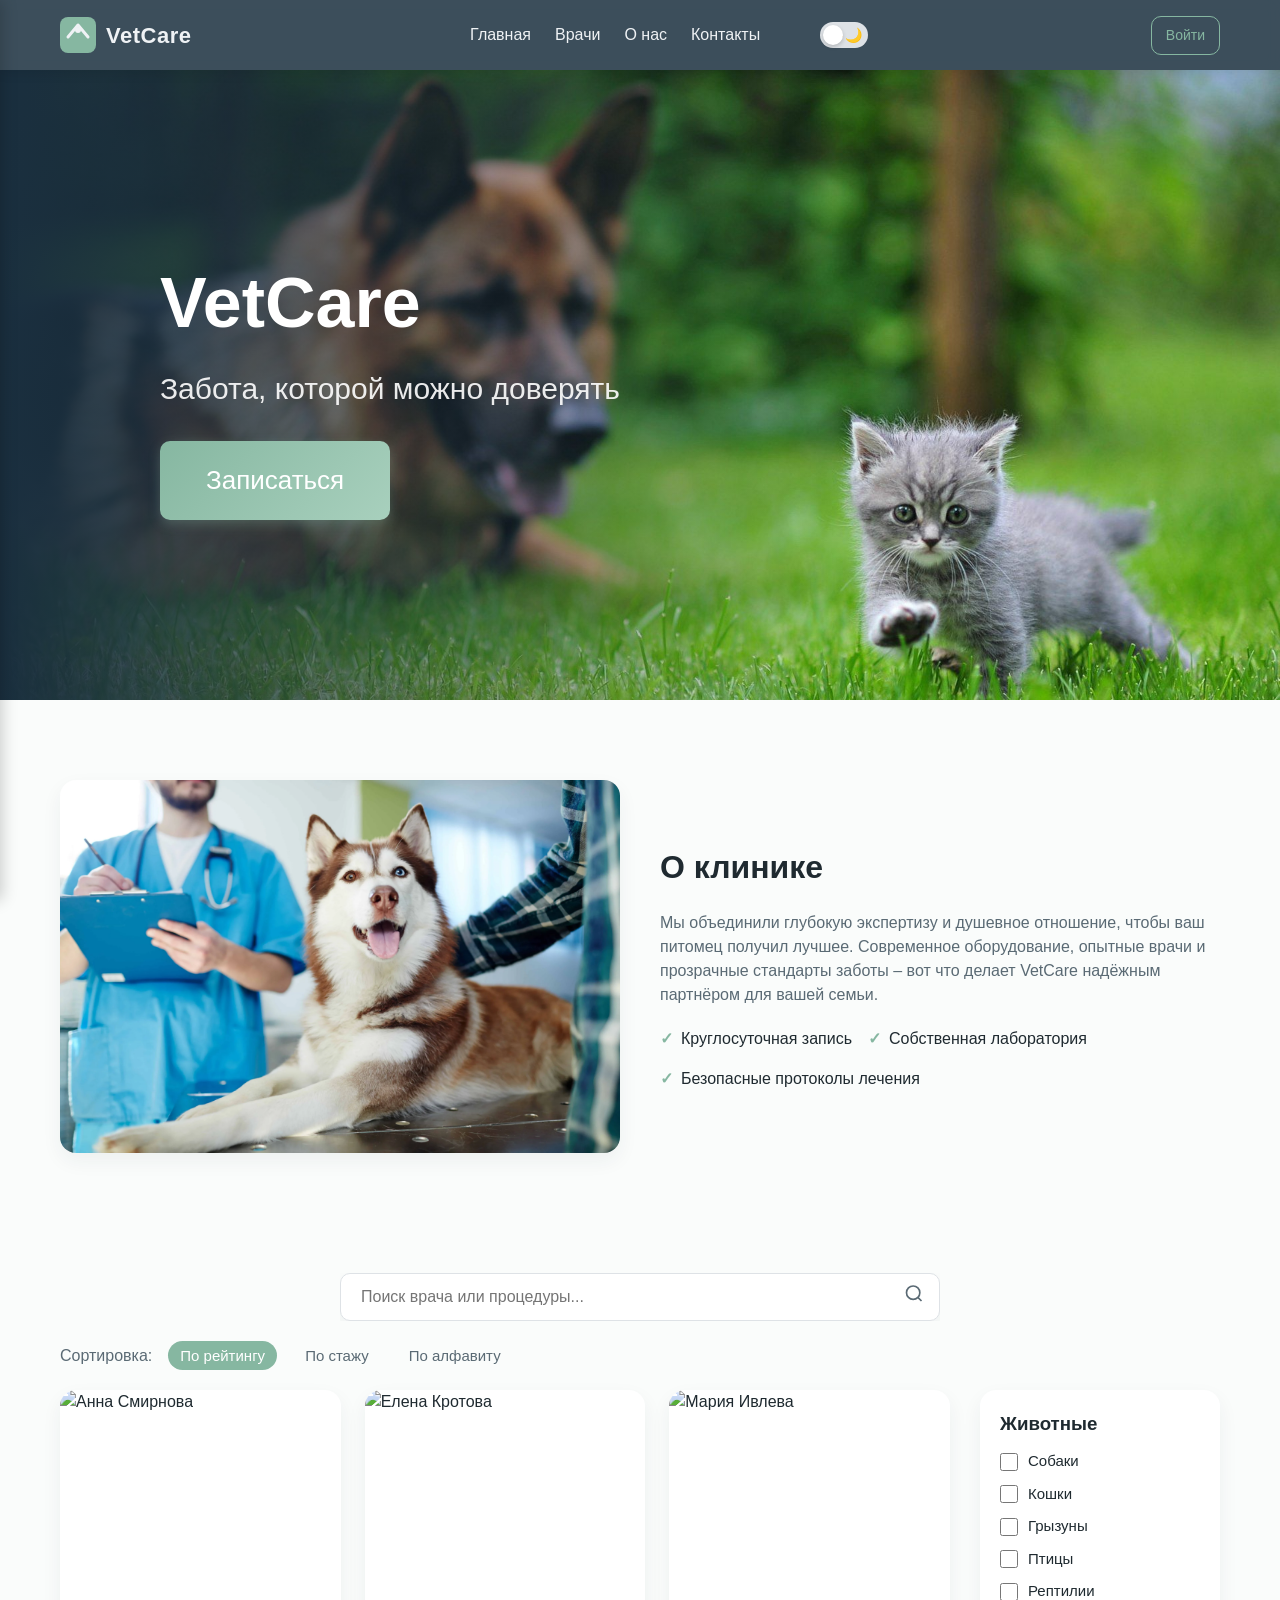
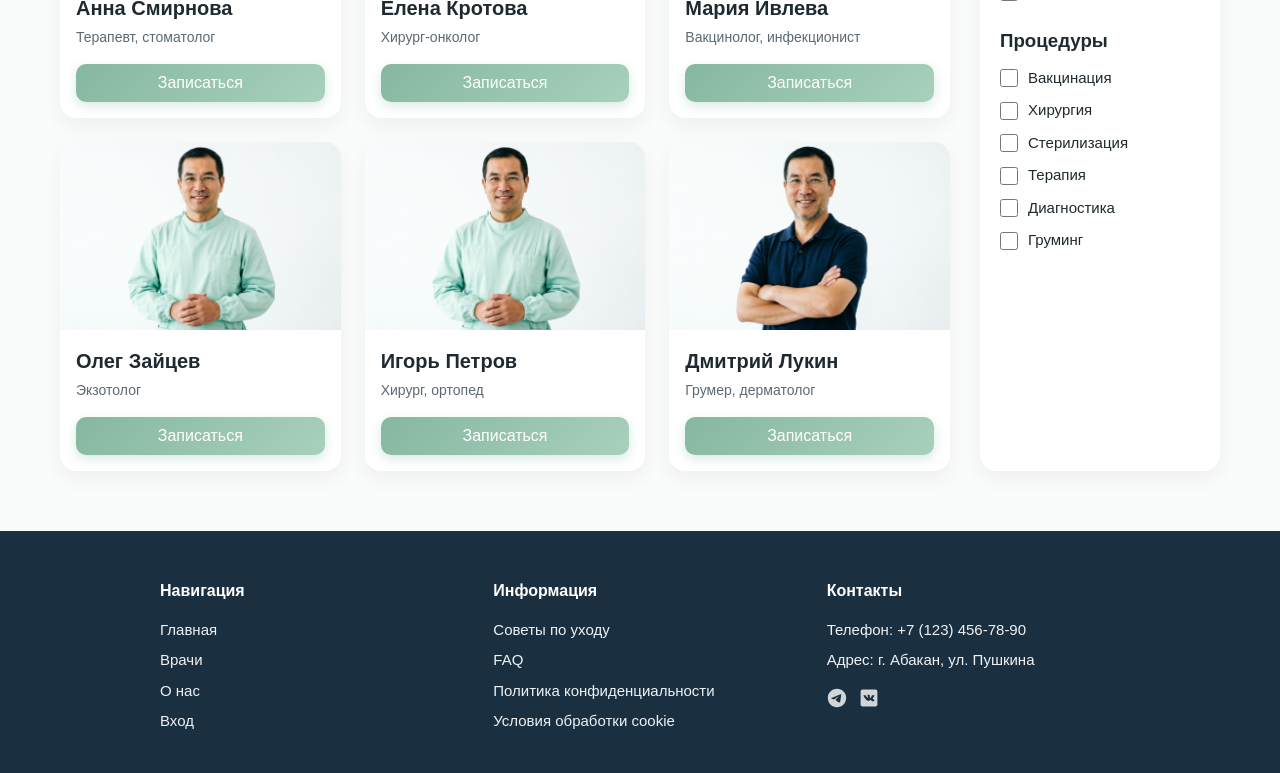
==== commit c17d3353: "Update index.html" ====
--- a/index.html
+++ b/index.html
@@ -25,6 +25,14 @@
           <li><a href="#footer" class="header__nav-link">Контакты</a></li>
         </ul>
       </nav>
+      
+<button class="theme-switch" id="themeToggle" aria-label="Переключить тему">
+  <span class="theme-switch__track">
+    <span class="theme-switch__icon theme-switch__icon--sun">☀️</span>
+    <span class="theme-switch__icon theme-switch__icon--moon">🌙</span>
+    <span class="theme-switch__thumb"></span>
+  </span>
+</button>
       <div class="header__actions" id="headerActions"></div>
       <button class="burger" aria-label="Открыть меню">
         <span></span><span></span><span></span>
@@ -39,12 +47,7 @@
     <a href="#footer" class="mobile-menu__link">Контакты</a>
     <div id="mobileAuth"></div>
   </nav>
-<button class="theme-switch" id="themeToggle" aria-label="Переключить тему">
-  <span class="theme-switch__track">
-    <span class="theme-switch__icon theme-switch__icon--sun">☀️</span>
-    <span class="theme-switch__icon theme-switch__icon--moon">🌙</span>
-    <span class="theme-switch__thumb"></span>
-  </span>
+  
 </button>
   <main class="main">
     <section class="hero" id="hero">
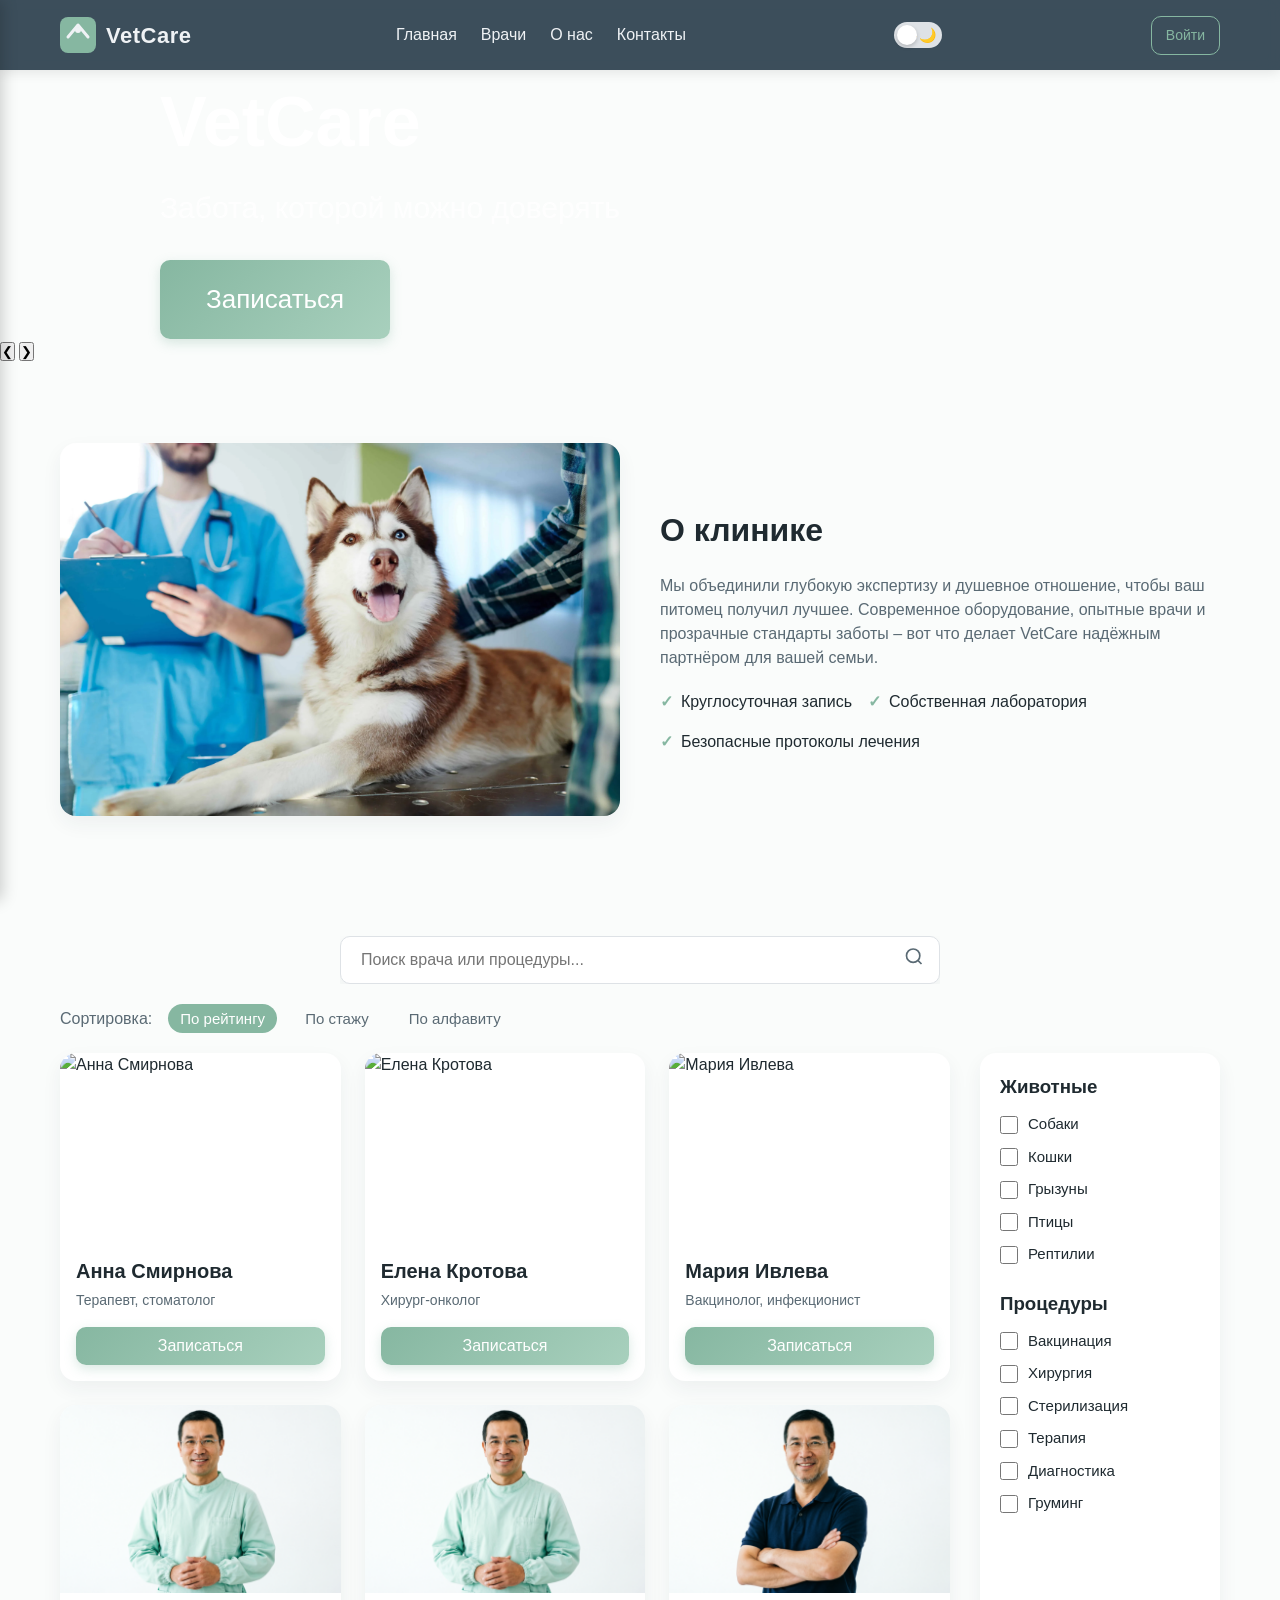
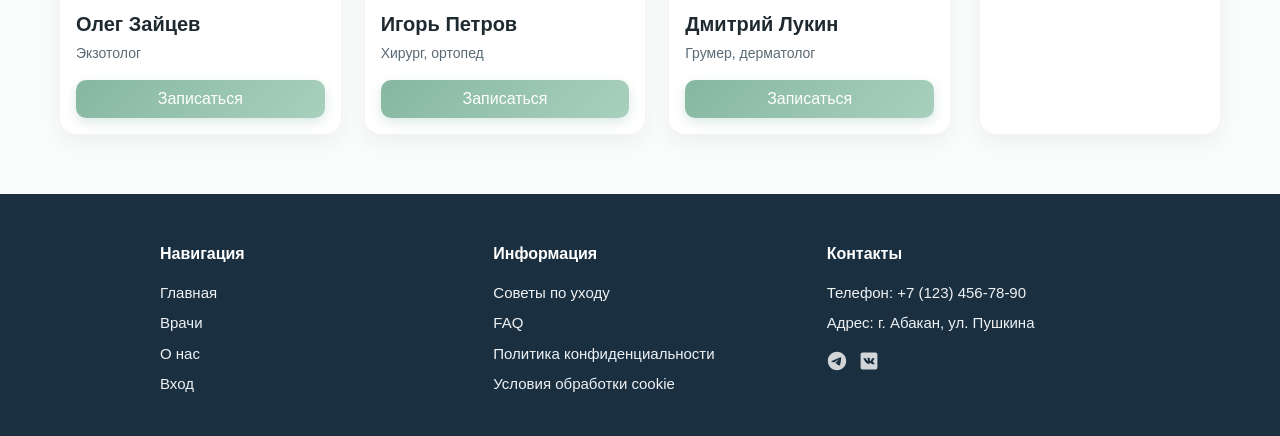
==== commit 4389c8bc: "Update index.html" ====
--- a/index.html
+++ b/index.html
@@ -50,14 +50,26 @@
   
 </button>
   <main class="main">
-    <section class="hero" id="hero">
-      <div class="hero__overlay"></div>
-      <div class="hero__content">
-        <h1 class="hero__title">VetCare</h1>
-        <p class="hero__subtitle">Забота, которой можно доверять</p>
-        <a href="#doctors-section" class="btn btn-primary hero__btn">Записаться</a>
-      </div>
-    </section>
+<section class="hero-slider" id="hero">
+  <div class="hero-slider__slides">
+    <div class="hero-slider__slide active" style="background-image: url('images/banner1.jpg');"></div>
+    <div class="hero-slider__slide" style="background-image: url('images/banner2.webp');"></div>
+    <div class="hero-slider__slide" style="background-image: url('images/banner3.jpg');"></div>
+  </div>
+  <div class="hero-slider__overlay"></div>
+  <div class="hero__content">
+    <h1 class="hero__title">VetCare</h1>
+    <p class="hero__subtitle">Забота, которой можно доверять</p>
+    <a href="#doctors-section" class="btn btn-primary hero__btn">Записаться</a>
+  </div>
+  <button class="slider-arrow slider-arrow--prev" aria-label="Предыдущий слайд">&#10094;</button>
+  <button class="slider-arrow slider-arrow--next" aria-label="Следующий слайд">&#10095;</button>
+  <div class="slider-dots">
+    <span class="slider-dot active" data-slide="0"></span>
+    <span class="slider-dot" data-slide="1"></span>
+    <span class="slider-dot" data-slide="2"></span>
+  </div>
+</section>
 
     <section class="about" id="about">
       <div class="container about__inner">
--- a/style.css
+++ b/style.css
@@ -1440,3 +1440,59 @@
 body.dark-theme .event-details-panel__close:hover {
   color: #ffffff !important;
 }
+
+.theme-switch {
+  position: relative;
+  display: inline-flex;
+  align-items: center;
+  background: none;
+  border: none;
+  cursor: pointer;
+  padding: 4px;
+  margin-left: auto; 
+  z-index: 2;
+}
+.theme-switch__track {
+  width: 48px;
+  height: 26px;
+  background: var(--border-light);
+  border-radius: 13px;
+  position: relative;
+  transition: background 0.3s ease;
+  display: flex;
+  align-items: center;
+  padding: 3px;
+}
+.theme-switch__thumb {
+  width: 20px;
+  height: 20px;
+  background: white;
+  border-radius: 50%;
+  position: absolute;
+  left: 3px;
+  transition: transform 0.3s ease, background 0.3s ease;
+  box-shadow: 0 2px 4px rgba(0,0,0,0.2);
+  z-index: 1;
+}
+.theme-switch__icon {
+  font-size: 14px;
+  line-height: 1;
+  position: absolute;
+  top: 50%;
+  transform: translateY(-50%);
+  z-index: 0;
+}
+.theme-switch__icon--sun {
+  left: 6px;
+  color: #f1c40f;
+}
+.theme-switch__icon--moon {
+  right: 6px;
+  color: #f1c40f;
+}
+body.dark-theme .theme-switch__track {
+  background: var(--accent);
+}
+body.dark-theme .theme-switch__thumb {
+  transform: translateX(22px);
+}
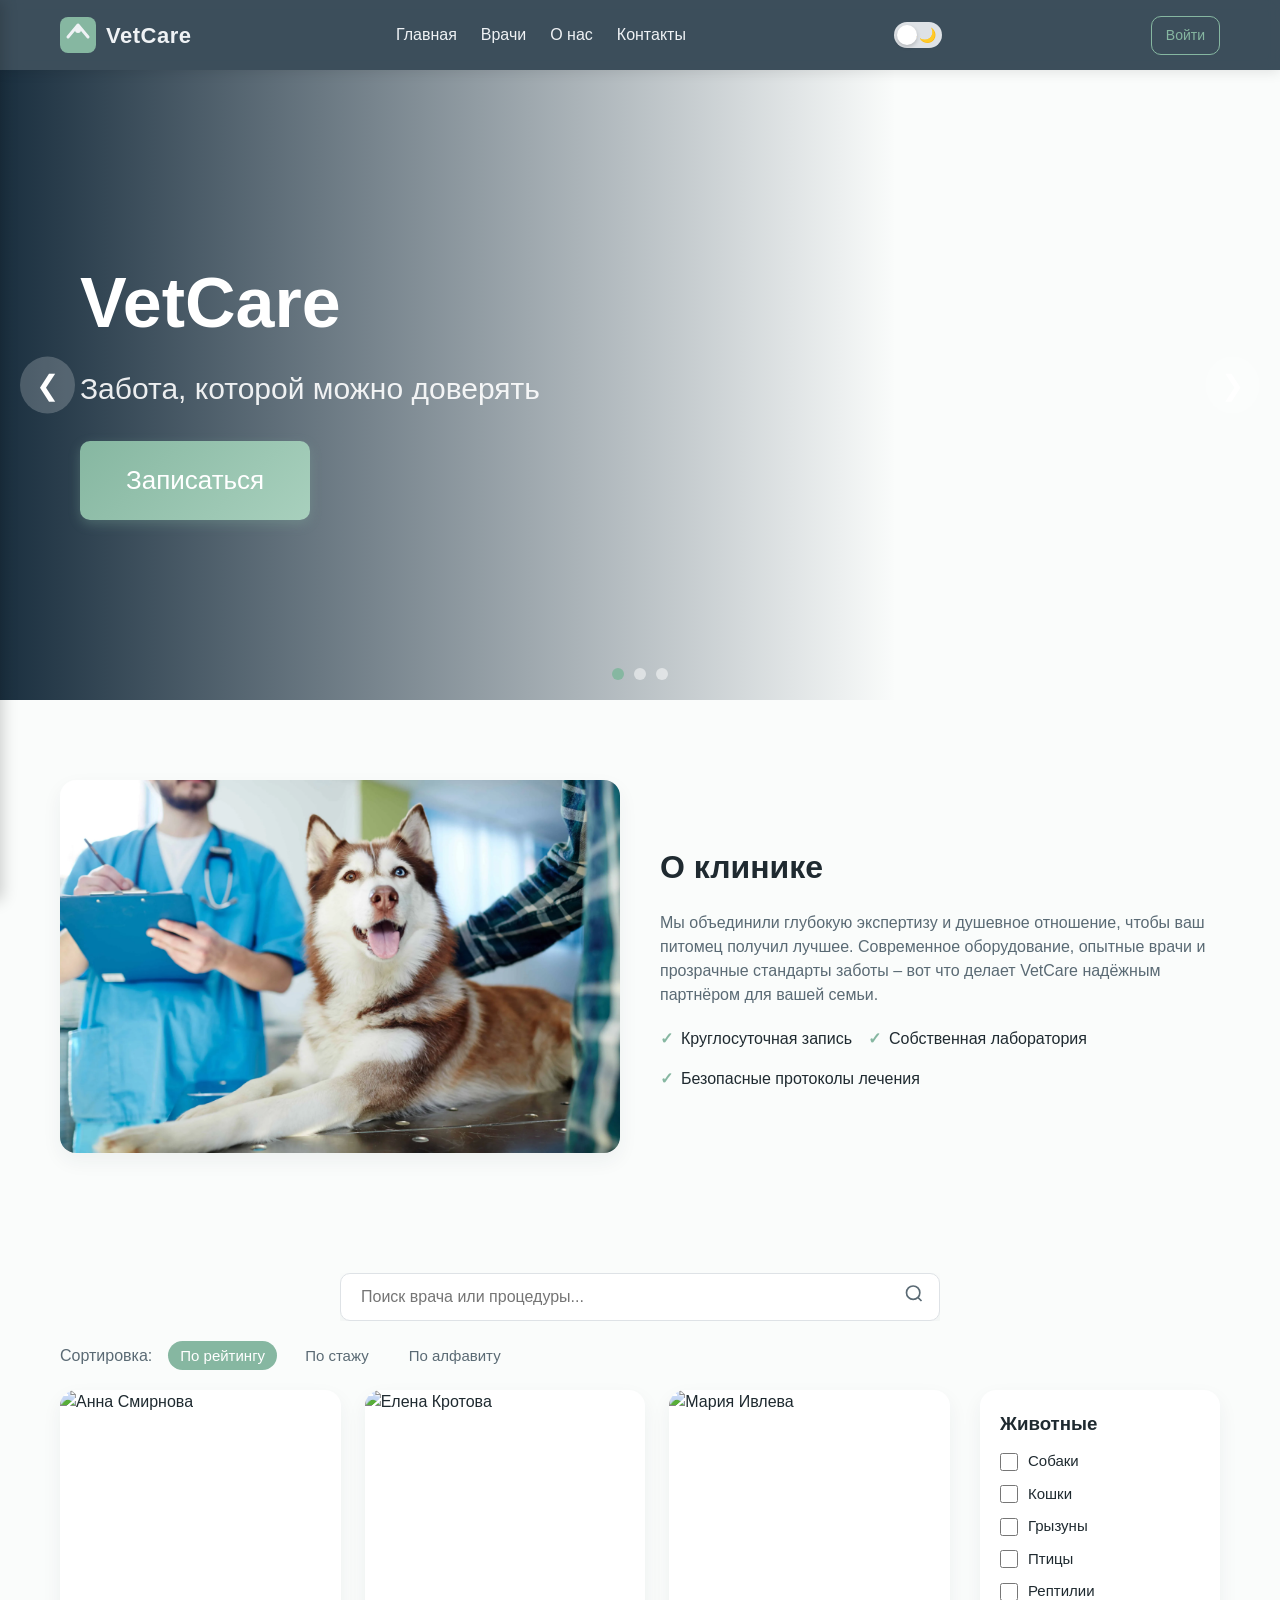
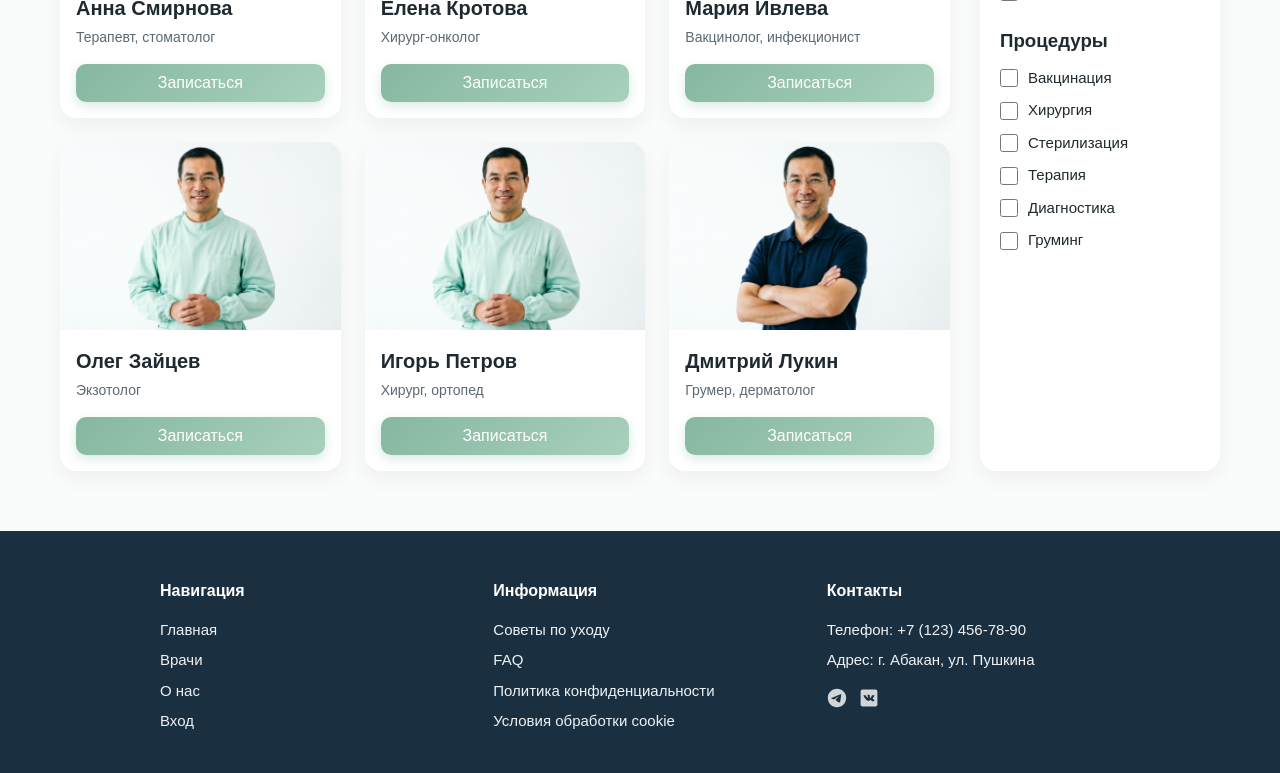
==== commit ad7ee4ed: "Update index.html" ====
--- a/index.html
+++ b/index.html
@@ -362,6 +362,67 @@
 
     updateDisplay();
   })();
+const slides = document.querySelectorAll('.hero-slider__slide');
+const prevBtn = document.querySelector('.slider-arrow--prev');
+const nextBtn = document.querySelector('.slider-arrow--next');
+const dots = document.querySelectorAll('.slider-dot');
+let currentSlide = 0;
+let slideInterval;
+
+function showSlide(index) {
+  slides.forEach((slide, i) => {
+    slide.classList.toggle('active', i === index);
+  });
+  dots.forEach((dot, i) => {
+    dot.classList.toggle('active', i === index);
+  });
+  currentSlide = index;
+}
+
+function nextSlide() {
+  const next = (currentSlide + 1) % slides.length;
+  showSlide(next);
+}
+
+function prevSlide() {
+  const prev = (currentSlide - 1 + slides.length) % slides.length;
+  showSlide(prev);
+}
+
+function startAutoSlide() {
+  slideInterval = setInterval(nextSlide, 5000);
+}
+function stopAutoSlide() {
+  clearInterval(slideInterval);
+}
+
+if (slides.length > 0) {
+  startAutoSlide();
+
+  prevBtn?.addEventListener('click', () => {
+    prevSlide();
+    stopAutoSlide();
+    startAutoSlide();
+  });
+  nextBtn?.addEventListener('click', () => {
+    nextSlide();
+    stopAutoSlide();
+    startAutoSlide();
+  });
+
+  dots.forEach(dot => {
+    dot.addEventListener('click', () => {
+      const slideIndex = parseInt(dot.dataset.slide);
+      showSlide(slideIndex);
+      stopAutoSlide();
+      startAutoSlide();
+    });
+  });
+
+  const slider = document.querySelector('.hero-slider');
+  slider?.addEventListener('mouseenter', stopAutoSlide);
+  slider?.addEventListener('mouseleave', startAutoSlide);
+}
 </script>
 </body>
 </html>
--- a/style.css
+++ b/style.css
@@ -169,24 +169,125 @@
   color: var(--accent);
 }
 
-.hero {
+.hero-slider {
   position: relative;
-  background: url('images/banner.jpg') center/cover no-repeat;
   min-height: 70vh;
   display: flex;
   align-items: center;
-}
-.hero__overlay {
+  overflow: hidden;
+}
+.hero-slider__slides {
+  position: absolute;
+  inset: 0;
+}
+.hero-slider__slide {
+  position: absolute;
+  inset: 0;
+  background-size: cover;
+  background-position: center;
+  opacity: 0;
+  transition: opacity 1s ease-in-out;
+}
+.hero-slider__slide.active {
+  opacity: 1;
+}
+.hero-slider__overlay {
   position: absolute;
   inset: 0;
   background: linear-gradient(to right, var(--dark) 0%, transparent 70%);
+  z-index: 1;
 }
 .hero__content {
   position: relative;
   z-index: 2;
-  max-width: 900px;
-  padding: 0 160px;  
+  max-width: 700px;
+  padding: 0 80px;
   color: white;
+}
+.hero__title {
+  font-size: 64px;
+  font-weight: 700;
+  margin-bottom: 10px;
+}
+.hero__subtitle {
+  font-size: 24px;
+  margin-bottom: 30px;
+  opacity: 0.9;
+}
+.hero__btn {
+  font-size: 22px;
+  padding: 16px 36px;
+}
+
+.slider-arrow {
+  position: absolute;
+  top: 50%;
+  transform: translateY(-50%);
+  z-index: 3;
+  background: rgba(255,255,255,0.2);
+  border: none;
+  color: white;
+  font-size: 28px;
+  padding: 12px 16px;
+  cursor: pointer;
+  border-radius: 50%;
+  transition: background 0.3s;
+}
+.slider-arrow:hover {
+  background: rgba(255,255,255,0.4);
+}
+.slider-arrow--prev {
+  left: 20px;
+}
+.slider-arrow--next {
+  right: 20px;
+}
+
+.slider-dots {
+  position: absolute;
+  bottom: 20px;
+  left: 50%;
+  transform: translateX(-50%);
+  z-index: 3;
+  display: flex;
+  gap: 10px;
+}
+.slider-dot {
+  width: 12px;
+  height: 12px;
+  background: rgba(255,255,255,0.5);
+  border-radius: 50%;
+  cursor: pointer;
+  transition: background 0.3s;
+}
+.slider-dot.active {
+  background: var(--accent);
+}
+
+@media (max-width: 600px) {
+  .hero__content {
+    padding: 0 40px;
+  }
+  .hero__title {
+    font-size: 36px;
+  }
+  .hero__subtitle {
+    font-size: 18px;
+  }
+  .hero__btn {
+    font-size: 16px;
+    padding: 12px 24px;
+  }
+  .slider-arrow {
+    font-size: 22px;
+    padding: 8px 12px;
+  }
+  .slider-arrow--prev {
+    left: 10px;
+  }
+  .slider-arrow--next {
+    right: 10px;
+  }
 }
 .hero__title {
   font-size: 70px;   
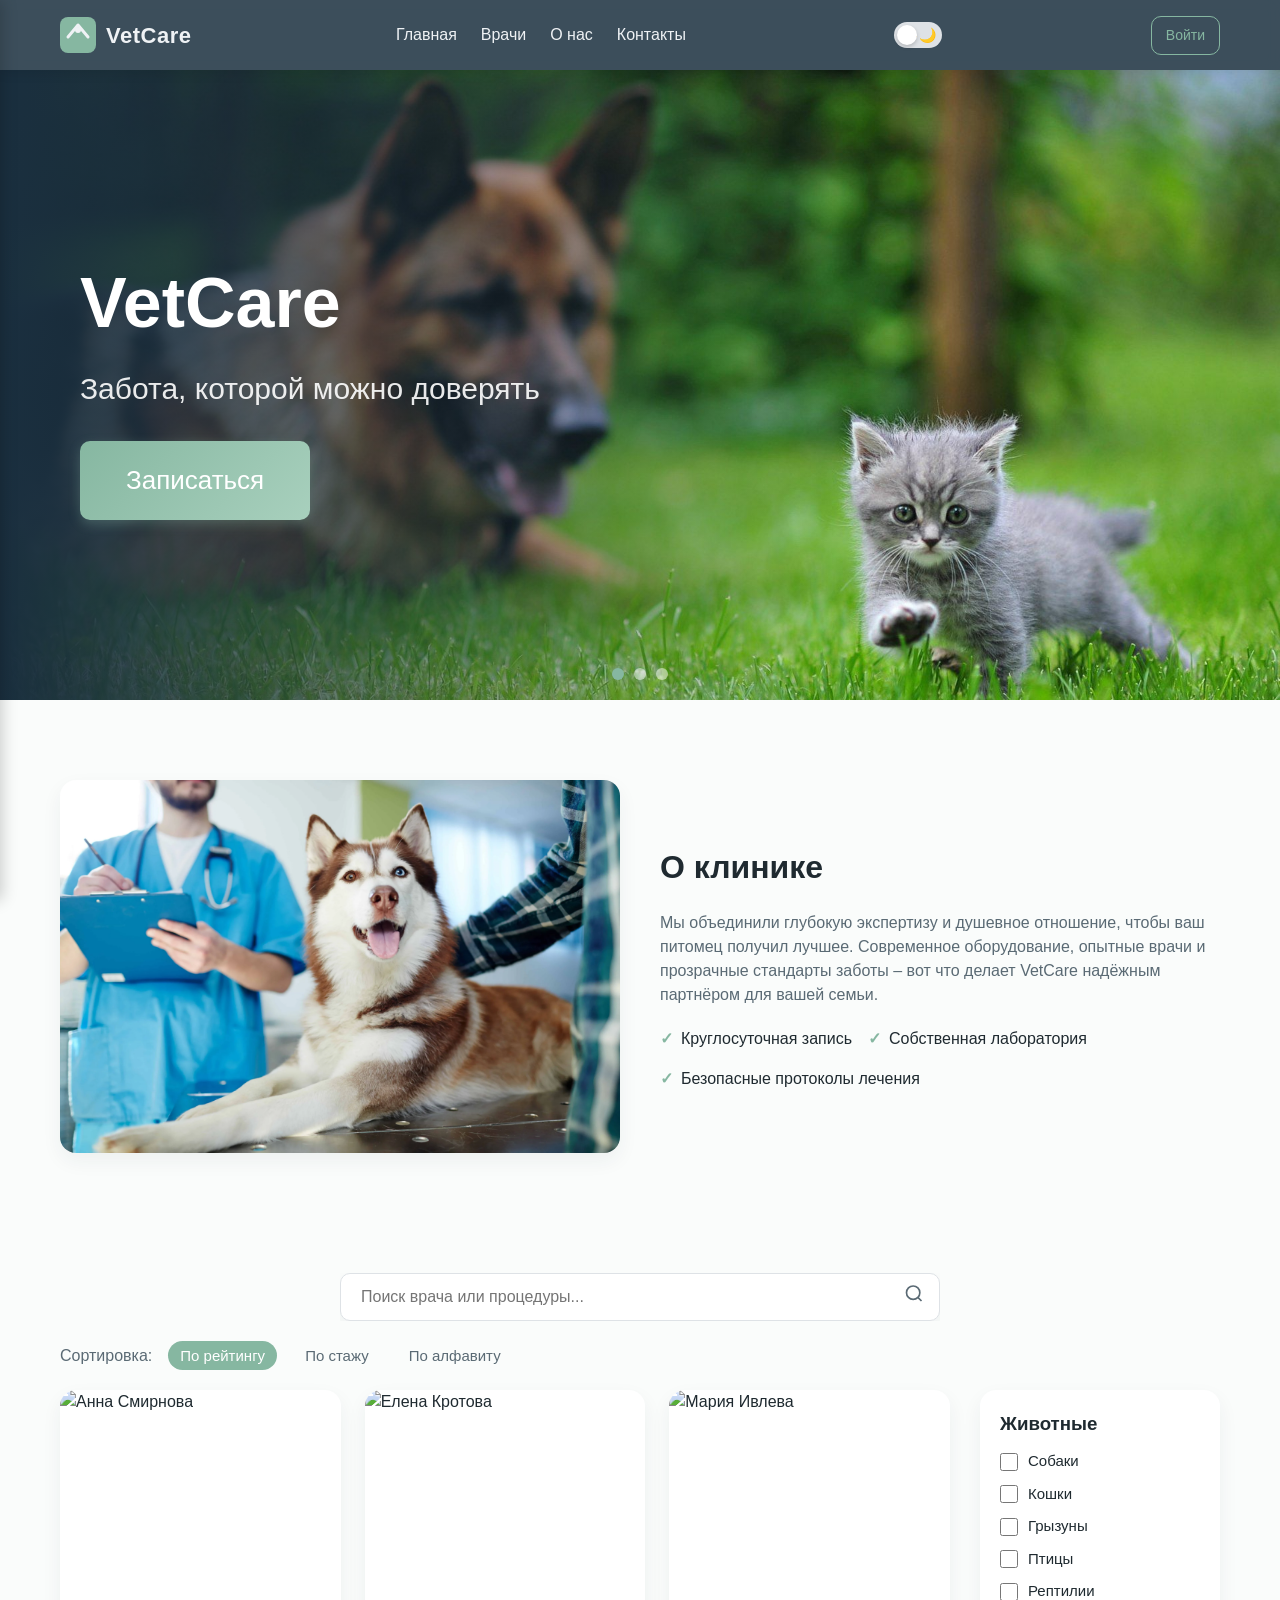
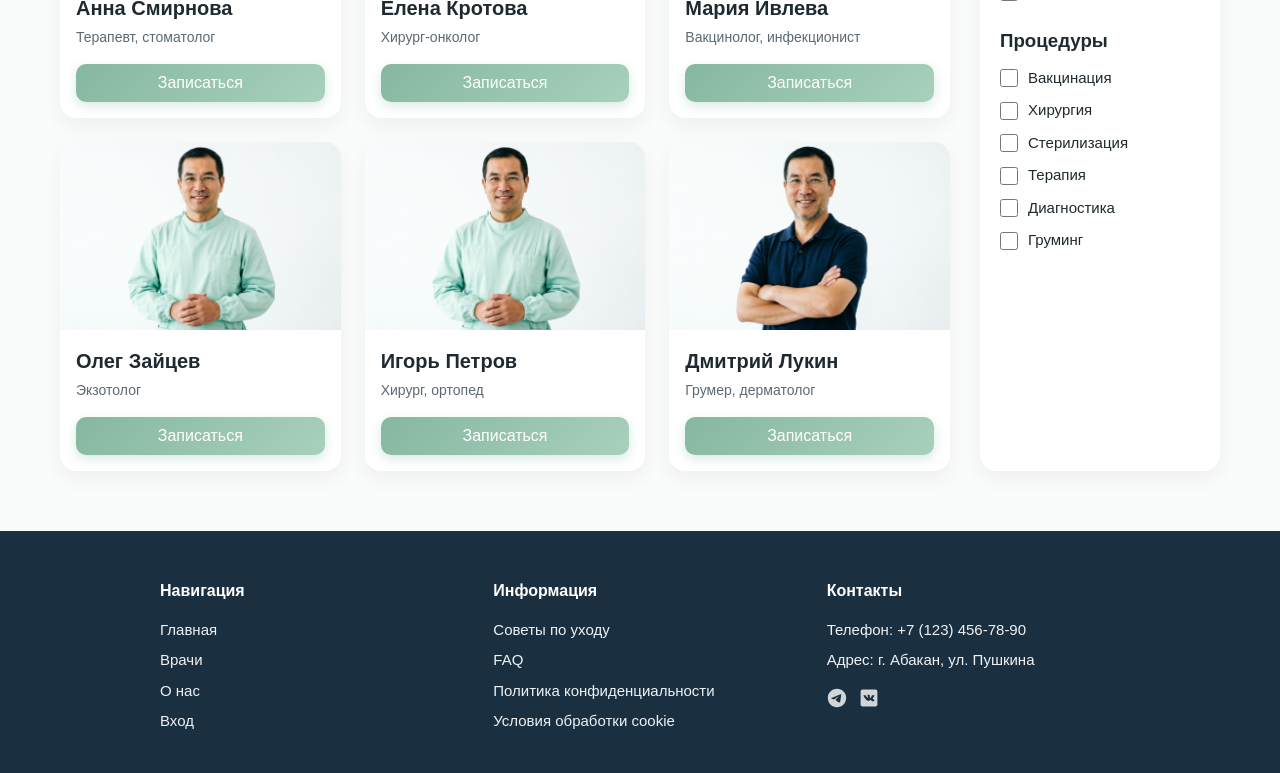
==== commit 933f80a4: "Update index.html" ====
--- a/index.html
+++ b/index.html
@@ -52,7 +52,7 @@
   <main class="main">
 <section class="hero-slider" id="hero">
   <div class="hero-slider__slides">
-    <div class="hero-slider__slide active" style="background-image: url('images/banner1.jpg');"></div>
+    <div class="hero-slider__slide active" style="background-image: url('images/banner.jpg');"></div>
     <div class="hero-slider__slide" style="background-image: url('images/banner2.webp');"></div>
     <div class="hero-slider__slide" style="background-image: url('images/banner3.jpg');"></div>
   </div>
@@ -62,8 +62,6 @@
     <p class="hero__subtitle">Забота, которой можно доверять</p>
     <a href="#doctors-section" class="btn btn-primary hero__btn">Записаться</a>
   </div>
-  <button class="slider-arrow slider-arrow--prev" aria-label="Предыдущий слайд">&#10094;</button>
-  <button class="slider-arrow slider-arrow--next" aria-label="Следующий слайд">&#10095;</button>
   <div class="slider-dots">
     <span class="slider-dot active" data-slide="0"></span>
     <span class="slider-dot" data-slide="1"></span>
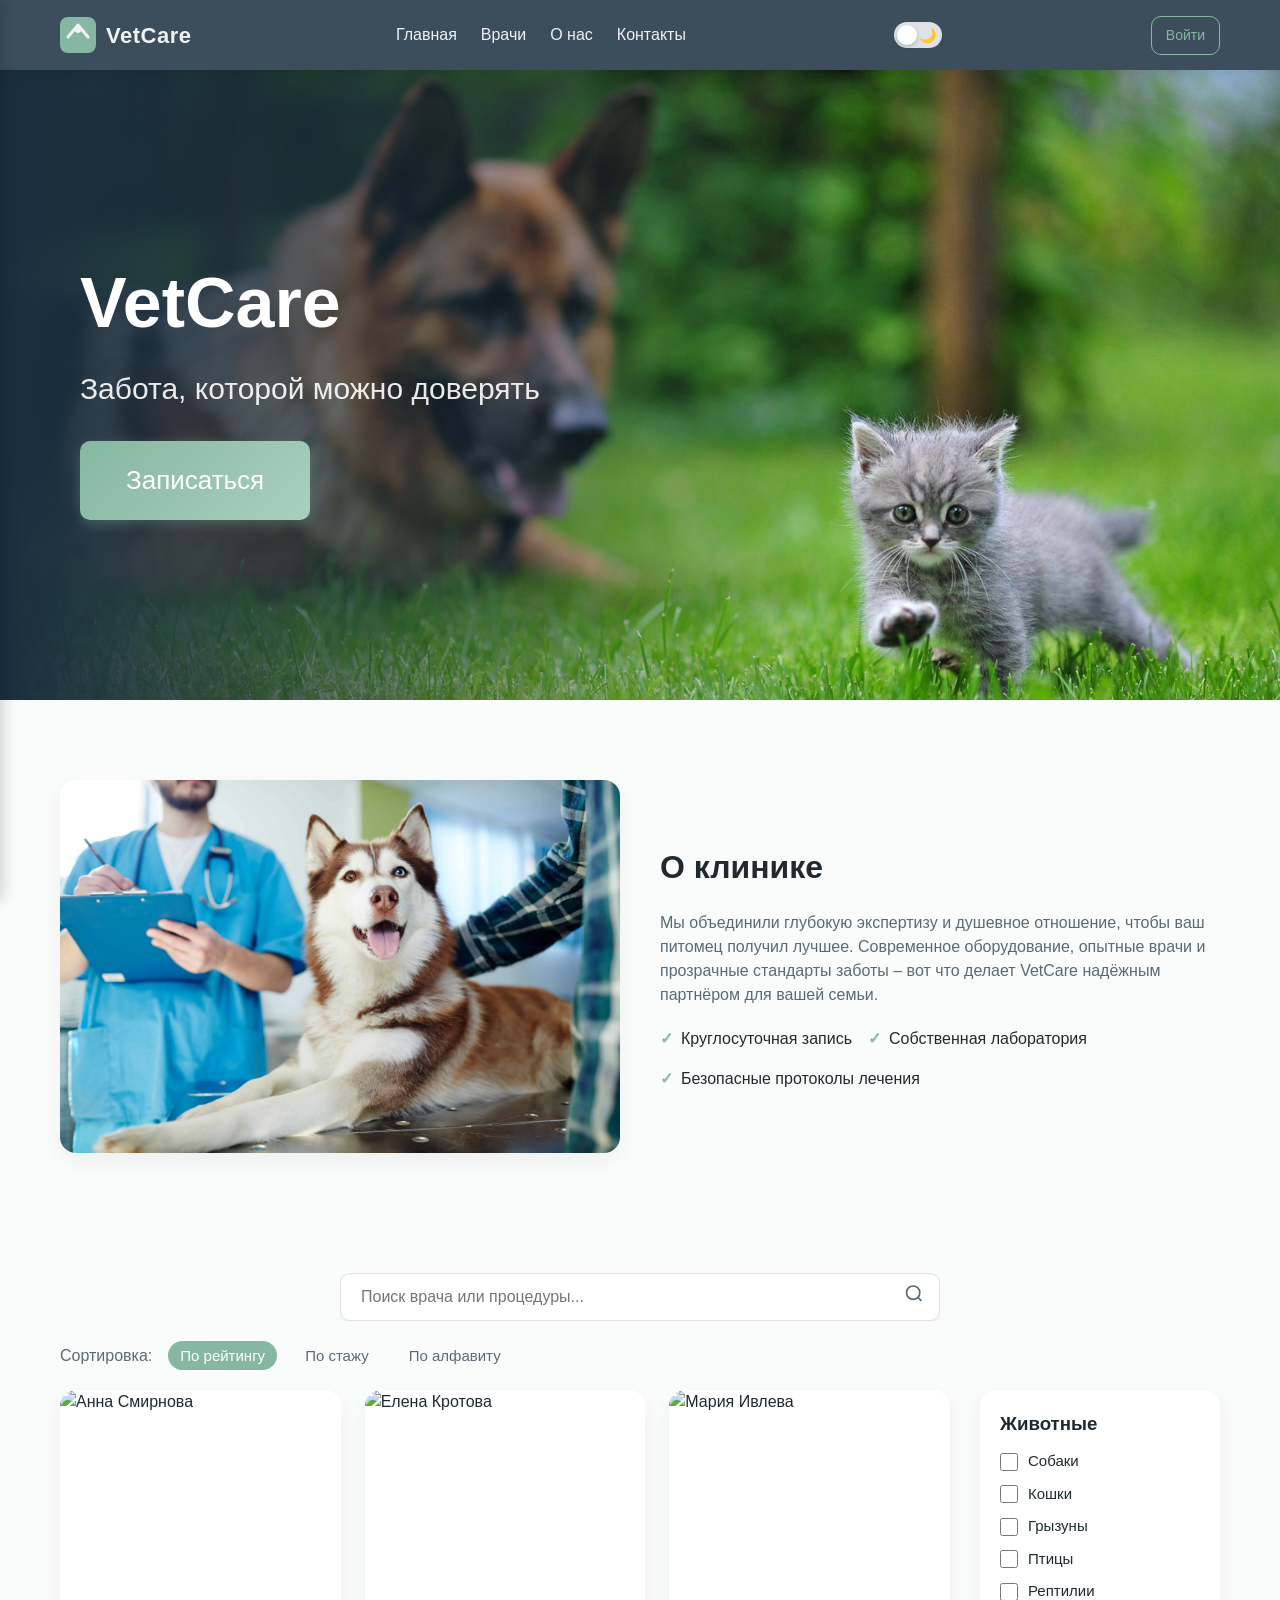
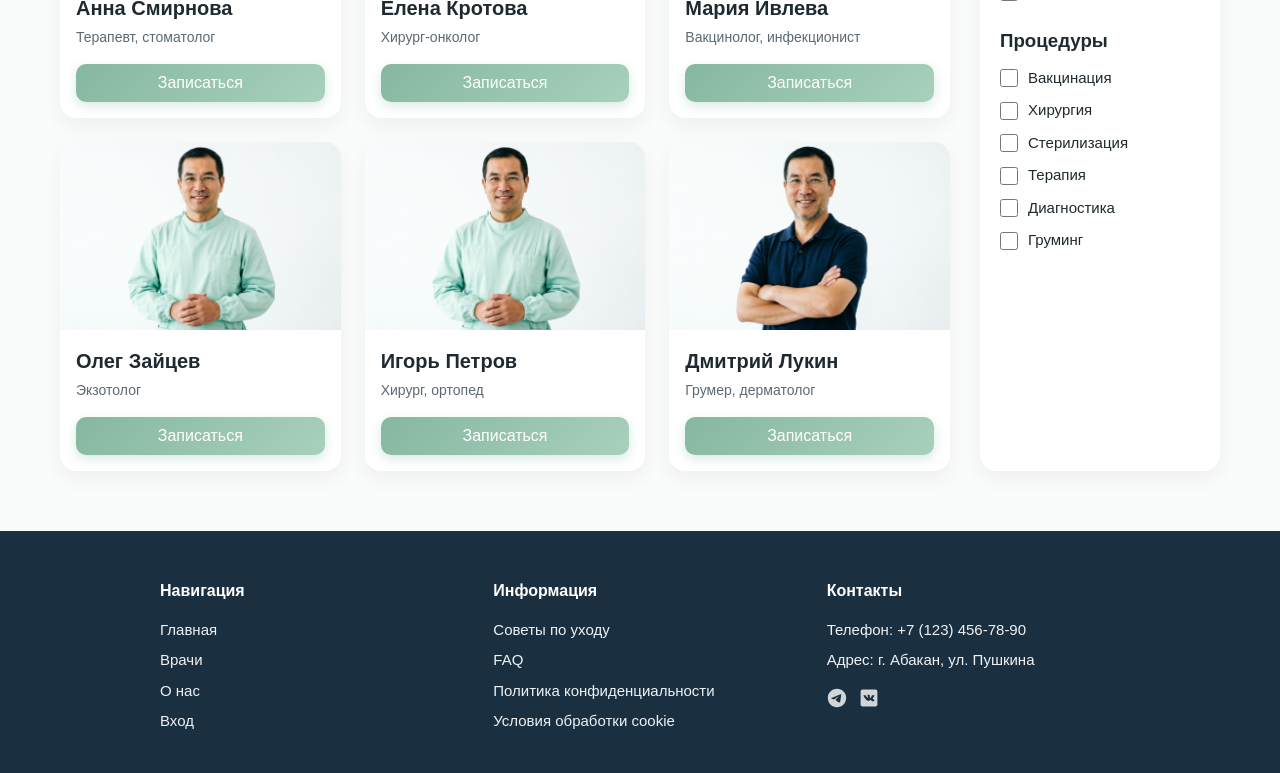
==== commit c75d0285: "Update index.html" ====
--- a/index.html
+++ b/index.html
@@ -25,14 +25,13 @@
           <li><a href="#footer" class="header__nav-link">Контакты</a></li>
         </ul>
       </nav>
-      
-<button class="theme-switch" id="themeToggle" aria-label="Переключить тему">
-  <span class="theme-switch__track">
-    <span class="theme-switch__icon theme-switch__icon--sun">☀️</span>
-    <span class="theme-switch__icon theme-switch__icon--moon">🌙</span>
-    <span class="theme-switch__thumb"></span>
-  </span>
-</button>
+      <button class="theme-switch" id="themeToggle" aria-label="Переключить тему">
+        <span class="theme-switch__track">
+          <span class="theme-switch__icon theme-switch__icon--sun">☀️</span>
+          <span class="theme-switch__icon theme-switch__icon--moon">🌙</span>
+          <span class="theme-switch__thumb"></span>
+        </span>
+      </button>
       <div class="header__actions" id="headerActions"></div>
       <button class="burger" aria-label="Открыть меню">
         <span></span><span></span><span></span>
@@ -47,27 +46,21 @@
     <a href="#footer" class="mobile-menu__link">Контакты</a>
     <div id="mobileAuth"></div>
   </nav>
-  
-</button>
+
   <main class="main">
-<section class="hero-slider" id="hero">
-  <div class="hero-slider__slides">
-    <div class="hero-slider__slide active" style="background-image: url('images/banner.jpg');"></div>
-    <div class="hero-slider__slide" style="background-image: url('images/banner2.webp');"></div>
-    <div class="hero-slider__slide" style="background-image: url('images/banner3.jpg');"></div>
-  </div>
-  <div class="hero-slider__overlay"></div>
-  <div class="hero__content">
-    <h1 class="hero__title">VetCare</h1>
-    <p class="hero__subtitle">Забота, которой можно доверять</p>
-    <a href="#doctors-section" class="btn btn-primary hero__btn">Записаться</a>
-  </div>
-  <div class="slider-dots">
-    <span class="slider-dot active" data-slide="0"></span>
-    <span class="slider-dot" data-slide="1"></span>
-    <span class="slider-dot" data-slide="2"></span>
-  </div>
-</section>
+    <section class="hero-slider" id="hero">
+      <div class="hero-slider__slides">
+        <div class="hero-slider__slide active" style="background-image: url('images/banner.jpg');"></div>
+        <div class="hero-slider__slide" style="background-image: url('images/banner2.webp');"></div>
+        <div class="hero-slider__slide" style="background-image: url('images/banner3.jpg');"></div>
+      </div>
+      <div class="hero-slider__overlay"></div>
+      <div class="hero__content">
+        <h1 class="hero__title">VetCare</h1>
+        <p class="hero__subtitle">Забота, которой можно доверять</p>
+        <a href="#doctors-section" class="btn btn-primary hero__btn">Записаться</a>
+      </div>
+    </section>
 
     <section class="about" id="about">
       <div class="container about__inner">
@@ -104,27 +97,27 @@
       </div>
     </div>
 
-<div class="container">
-  <div class="mobile-filters">
-    <select id="mobileAnimalFilter" class="mobile-filter-select">
-      <option value="all">Все животные</option>
-      <option value="dogs">Собаки</option>
-      <option value="cats">Кошки</option>
-      <option value="rodents">Грызуны</option>
-      <option value="birds">Птицы</option>
-      <option value="reptiles">Рептилии</option>
-    </select>
-    <select id="mobileProcedureFilter" class="mobile-filter-select">
-      <option value="all">Все процедуры</option>
-      <option value="vaccination">Вакцинация</option>
-      <option value="surgery">Хирургия</option>
-      <option value="sterilization">Стерилизация</option>
-      <option value="therapy">Терапия</option>
-      <option value="diagnostics">Диагностика</option>
-      <option value="grooming">Груминг</option>
-    </select>
-  </div>
-</div>
+    <div class="container">
+      <div class="mobile-filters">
+        <select id="mobileAnimalFilter" class="mobile-filter-select">
+          <option value="all">Все животные</option>
+          <option value="dogs">Собаки</option>
+          <option value="cats">Кошки</option>
+          <option value="rodents">Грызуны</option>
+          <option value="birds">Птицы</option>
+          <option value="reptiles">Рептилии</option>
+        </select>
+        <select id="mobileProcedureFilter" class="mobile-filter-select">
+          <option value="all">Все процедуры</option>
+          <option value="vaccination">Вакцинация</option>
+          <option value="surgery">Хирургия</option>
+          <option value="sterilization">Стерилизация</option>
+          <option value="therapy">Терапия</option>
+          <option value="diagnostics">Диагностика</option>
+          <option value="grooming">Груминг</option>
+        </select>
+      </div>
+    </div>
 
     <div class="container main-layout" id="doctors-section">
       <section class="doctors">
@@ -226,201 +219,160 @@
     </div>
   </main>
 
-<footer class="footer" id="footer">
-  <div class="container footer__inner">
-    <div class="footer__col">
-      <h4 class="footer__heading">Навигация</h4>
-      <ul class="footer__nav">
-        <li><a href="index.html">Главная</a></li>
-        <li><a href="index.html#doctors-section">Врачи</a></li>
-        <li><a href="index.html#about">О нас</a></li>
-        <li><a href="auth.html">Вход</a></li>
-      </ul>
-    </div>
-    <div class="footer__col">
-      <h4 class="footer__heading">Информация</h4>
-      <ul class="footer__nav">
-        <li><a href="#">Советы по уходу</a></li>
-        <li><a href="#">FAQ</a></li>
-        <li><a href="#">Политика конфиденциальности</a></li>
-        <li><a href="#">Условия обработки cookie</a></li>
-      </ul>
-    </div>
-    <div class="footer__col">
-      <h4 class="footer__heading">Контакты</h4>
-      <div class="footer__contacts">
-        <p>Телефон: <a href="tel:+71234567890" class="footer__link">+7 (123) 456-78-90</a></p>
-        <p>Адрес: г. Абакан, ул. Пушкина</p>
-      </div>
-      <div class="social">
-        <a href="#" class="social__link" aria-label="Telegram">
-          <img src="images/telegram.svg" alt="Telegram" width="20" height="20" />
-        </a>
-        <a href="#" class="social__link" aria-label="VK">
-          <img src="images/vk.svg" alt="VK" width="20" height="20" />
-        </a>
-      </div>
-    </div>
-  </div>
-</footer>
+  <footer class="footer" id="footer">
+    <div class="container footer__inner">
+      <div class="footer__col">
+        <h4 class="footer__heading">Навигация</h4>
+        <ul class="footer__nav">
+          <li><a href="index.html">Главная</a></li>
+          <li><a href="index.html#doctors-section">Врачи</a></li>
+          <li><a href="index.html#about">О нас</a></li>
+          <li><a href="auth.html">Вход</a></li>
+        </ul>
+      </div>
+      <div class="footer__col">
+        <h4 class="footer__heading">Информация</h4>
+        <ul class="footer__nav">
+          <li><a href="#">Советы по уходу</a></li>
+          <li><a href="#">FAQ</a></li>
+          <li><a href="#">Политика конфиденциальности</a></li>
+          <li><a href="#">Условия обработки cookie</a></li>
+        </ul>
+      </div>
+      <div class="footer__col">
+        <h4 class="footer__heading">Контакты</h4>
+        <div class="footer__contacts">
+          <p>Телефон: <a href="tel:+71234567890" class="footer__link">+7 (123) 456-78-90</a></p>
+          <p>Адрес: г. Абакан, ул. Пушкина</p>
+        </div>
+        <div class="social">
+          <a href="#" class="social__link" aria-label="Telegram">
+            <img src="images/telegram.svg" alt="Telegram" width="20" height="20" />
+          </a>
+          <a href="#" class="social__link" aria-label="VK">
+            <img src="images/vk.svg" alt="VK" width="20" height="20" />
+          </a>
+        </div>
+      </div>
+    </div>
+  </footer>
 
   <script src="script.js"></script>
- <script>
-  document.querySelector('.hero__btn').addEventListener('click', function(e) {
-    e.preventDefault();
-    document.querySelector(this.getAttribute('href')).scrollIntoView({ behavior: 'smooth' });
-  });
-
-  (function() {
-    const grid = document.getElementById('doctorsGrid');
-    const cards = Array.from(grid.querySelectorAll('.doctor-card'));
-    const filterChecks = document.querySelectorAll('.filter-check');
-    const sortButtons = document.querySelectorAll('.sort-btn');
-    const searchInput = document.querySelector('.search-bar__input');
-    let currentSort = 'rating';
-
-    function updateDisplay() {
-      const activeAnimals = [...document.querySelectorAll('.filter-check[data-group="animals"]:checked')].map(cb => cb.value);
-      const activeProcs = [...document.querySelectorAll('.filter-check[data-group="procedures"]:checked')].map(cb => cb.value);
-      const searchTerm = searchInput.value.trim().toLowerCase();
-
+  <script>
+    // Якорная прокрутка
+    document.querySelector('.hero__btn').addEventListener('click', function(e) {
+      e.preventDefault();
+      document.querySelector(this.getAttribute('href')).scrollIntoView({ behavior: 'smooth' });
+    });
+
+    // Автоматический слайдер
+    (function() {
+      const slides = document.querySelectorAll('.hero-slider__slide');
+      if (slides.length === 0) return;
+      let current = 0;
+      function showSlide(index) {
+        slides.forEach((slide, i) => slide.classList.toggle('active', i === index));
+        current = index;
+      }
+      function nextSlide() {
+        showSlide((current + 1) % slides.length);
+      }
+      let interval = setInterval(nextSlide, 5000);
+      const slider = document.querySelector('.hero-slider');
+      slider?.addEventListener('mouseenter', () => clearInterval(interval));
+      slider?.addEventListener('mouseleave', () => {
+        interval = setInterval(nextSlide, 5000);
+      });
+      showSlide(0);
+    })();
+
+    // Фильтрация и сортировка
+    (function() {
+      const grid = document.getElementById('doctorsGrid');
+      const cards = Array.from(grid.querySelectorAll('.doctor-card'));
+      const filterChecks = document.querySelectorAll('.filter-check');
+      const sortButtons = document.querySelectorAll('.sort-btn');
+      const searchInput = document.querySelector('.search-bar__input');
+      let currentSort = 'rating';
+
+      function updateDisplay() {
+        const activeAnimals = [...document.querySelectorAll('.filter-check[data-group="animals"]:checked')].map(cb => cb.value);
+        const activeProcs = [...document.querySelectorAll('.filter-check[data-group="procedures"]:checked')].map(cb => cb.value);
+        const searchTerm = searchInput.value.trim().toLowerCase();
+
+        cards.forEach(card => {
+          const animals = card.dataset.animals.split(',');
+          const procs = card.dataset.procs.split(',');
+          const animalMatch = activeAnimals.length === 0 || activeAnimals.some(a => animals.includes(a));
+          const procMatch = activeProcs.length === 0 || activeProcs.some(p => procs.includes(p));
+          const searchMatch = !searchTerm || card.dataset.name.toLowerCase().includes(searchTerm) || procs.some(p => p.toLowerCase().includes(searchTerm));
+          card.style.display = (animalMatch && procMatch && searchMatch) ? '' : 'none';
+        });
+
+        const sorted = [...cards].sort((a, b) => {
+          if (currentSort === 'rating') return parseFloat(b.dataset.rating) - parseFloat(a.dataset.rating);
+          if (currentSort === 'experience') return parseInt(b.dataset.experience) - parseInt(a.dataset.experience);
+          if (currentSort === 'alphabet') return a.dataset.name.localeCompare(b.dataset.name);
+          return 0;
+        });
+
+        grid.innerHTML = '';
+        sorted.forEach(card => grid.appendChild(card));
+      }
+
+      filterChecks.forEach(cb => cb.addEventListener('change', updateDisplay));
+      sortButtons.forEach(btn => {
+        btn.addEventListener('click', function() {
+          sortButtons.forEach(b => b.classList.remove('active'));
+          this.classList.add('active');
+          currentSort = this.dataset.sort;
+          updateDisplay();
+        });
+      });
+      searchInput.addEventListener('input', updateDisplay);
+
+      // Мобильные фильтры
+      const mobileAnimal = document.getElementById('mobileAnimalFilter');
+      const mobileProcedure = document.getElementById('mobileProcedureFilter');
+      if (mobileAnimal && mobileProcedure) {
+        mobileAnimal.addEventListener('change', function() {
+          const value = this.value;
+          document.querySelectorAll('.filter-check[data-group="animals"]').forEach(cb => cb.checked = false);
+          if (value !== 'all') {
+            const target = document.querySelector(`.filter-check[data-group="animals"][value="${value}"]`);
+            if (target) target.checked = true;
+          }
+          updateDisplay();
+        });
+        mobileProcedure.addEventListener('change', function() {
+          const value = this.value;
+          document.querySelectorAll('.filter-check[data-group="procedures"]').forEach(cb => cb.checked = false);
+          if (value !== 'all') {
+            const target = document.querySelector(`.filter-check[data-group="procedures"][value="${value}"]`);
+            if (target) target.checked = true;
+          }
+          updateDisplay();
+        });
+      }
+
+      // Анимация появления карточек
+      const observer = new IntersectionObserver((entries) => {
+        entries.forEach(entry => {
+          if (entry.isIntersecting) {
+            entry.target.style.opacity = 1;
+            entry.target.style.transform = 'translateY(0)';
+          }
+        });
+      }, { threshold: 0.1 });
       cards.forEach(card => {
-        const animals = card.dataset.animals.split(',');
-        const procs = card.dataset.procs.split(',');
-        const animalMatch = activeAnimals.length === 0 || activeAnimals.some(a => animals.includes(a));
-        const procMatch = activeProcs.length === 0 || activeProcs.some(p => procs.includes(p));
-        const searchMatch = !searchTerm || card.dataset.name.toLowerCase().includes(searchTerm) || procs.some(p => p.toLowerCase().includes(searchTerm));
-        card.style.display = (animalMatch && procMatch && searchMatch) ? '' : 'none';
+        card.style.opacity = 0;
+        card.style.transform = 'translateY(20px)';
+        card.style.transition = 'opacity 0.4s ease, transform 0.4s ease';
+        observer.observe(card);
       });
 
-      const sorted = [...cards].sort((a, b) => {
-        if (currentSort === 'rating') return parseFloat(b.dataset.rating) - parseFloat(a.dataset.rating);
-        if (currentSort === 'experience') return parseInt(b.dataset.experience) - parseInt(a.dataset.experience);
-        if (currentSort === 'alphabet') return a.dataset.name.localeCompare(b.dataset.name);
-        return 0;
-      });
-
-      grid.innerHTML = '';
-      sorted.forEach(card => grid.appendChild(card));
-    }
-
-    filterChecks.forEach(cb => cb.addEventListener('change', updateDisplay));
-
-    sortButtons.forEach(btn => {
-      btn.addEventListener('click', function() {
-        sortButtons.forEach(b => b.classList.remove('active'));
-        this.classList.add('active');
-        currentSort = this.dataset.sort;
-        updateDisplay();
-      });
-    });
-
-    searchInput.addEventListener('input', updateDisplay);
-
-    const mobileAnimal = document.getElementById('mobileAnimalFilter');
-    const mobileProcedure = document.getElementById('mobileProcedureFilter');
-
-    if (mobileAnimal && mobileProcedure) {
-      mobileAnimal.addEventListener('change', function() {
-        const value = this.value;
-        document.querySelectorAll('.filter-check[data-group="animals"]').forEach(cb => cb.checked = false);
-        if (value !== 'all') {
-          const targetCheckbox = document.querySelector(`.filter-check[data-group="animals"][value="${value}"]`);
-          if (targetCheckbox) targetCheckbox.checked = true;
-        }
-        updateDisplay();
-      });
-
-      mobileProcedure.addEventListener('change', function() {
-        const value = this.value;
-        document.querySelectorAll('.filter-check[data-group="procedures"]').forEach(cb => cb.checked = false);
-        if (value !== 'all') {
-          const targetCheckbox = document.querySelector(`.filter-check[data-group="procedures"][value="${value}"]`);
-          if (targetCheckbox) targetCheckbox.checked = true;
-        }
-        updateDisplay();
-      });
-    }
-
-    const observer = new IntersectionObserver((entries) => {
-      entries.forEach(entry => {
-        if (entry.isIntersecting) {
-          entry.target.style.opacity = 1;
-          entry.target.style.transform = 'translateY(0)';
-        }
-      });
-    }, { threshold: 0.1 });
-
-    cards.forEach(card => {
-      card.style.opacity = 0;
-      card.style.transform = 'translateY(20px)';
-      card.style.transition = 'opacity 0.4s ease, transform 0.4s ease';
-      observer.observe(card);
-    });
-
-    updateDisplay();
-  })();
-const slides = document.querySelectorAll('.hero-slider__slide');
-const prevBtn = document.querySelector('.slider-arrow--prev');
-const nextBtn = document.querySelector('.slider-arrow--next');
-const dots = document.querySelectorAll('.slider-dot');
-let currentSlide = 0;
-let slideInterval;
-
-function showSlide(index) {
-  slides.forEach((slide, i) => {
-    slide.classList.toggle('active', i === index);
-  });
-  dots.forEach((dot, i) => {
-    dot.classList.toggle('active', i === index);
-  });
-  currentSlide = index;
-}
-
-function nextSlide() {
-  const next = (currentSlide + 1) % slides.length;
-  showSlide(next);
-}
-
-function prevSlide() {
-  const prev = (currentSlide - 1 + slides.length) % slides.length;
-  showSlide(prev);
-}
-
-function startAutoSlide() {
-  slideInterval = setInterval(nextSlide, 5000);
-}
-function stopAutoSlide() {
-  clearInterval(slideInterval);
-}
-
-if (slides.length > 0) {
-  startAutoSlide();
-
-  prevBtn?.addEventListener('click', () => {
-    prevSlide();
-    stopAutoSlide();
-    startAutoSlide();
-  });
-  nextBtn?.addEventListener('click', () => {
-    nextSlide();
-    stopAutoSlide();
-    startAutoSlide();
-  });
-
-  dots.forEach(dot => {
-    dot.addEventListener('click', () => {
-      const slideIndex = parseInt(dot.dataset.slide);
-      showSlide(slideIndex);
-      stopAutoSlide();
-      startAutoSlide();
-    });
-  });
-
-  const slider = document.querySelector('.hero-slider');
-  slider?.addEventListener('mouseenter', stopAutoSlide);
-  slider?.addEventListener('mouseleave', startAutoSlide);
-}
-</script>
+      updateDisplay();
+    })();
+  </script>
 </body>
 </html>
